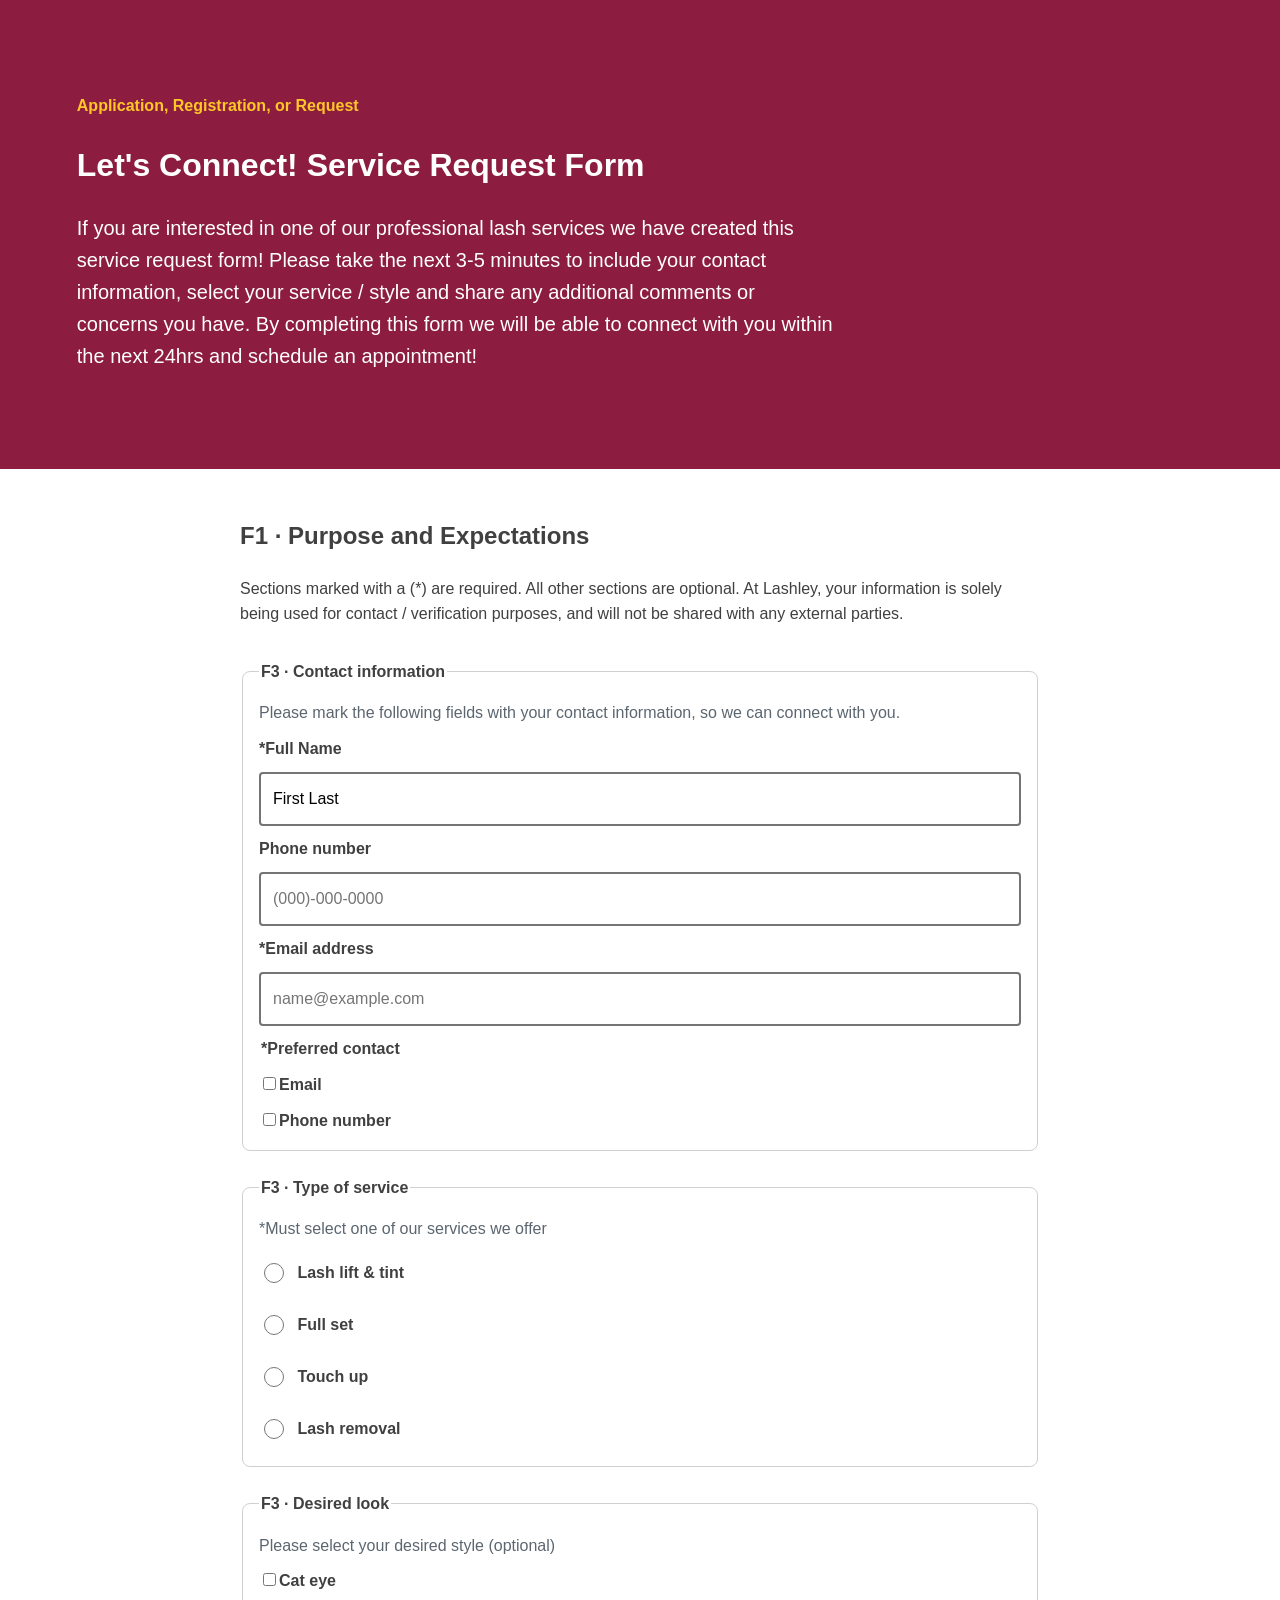
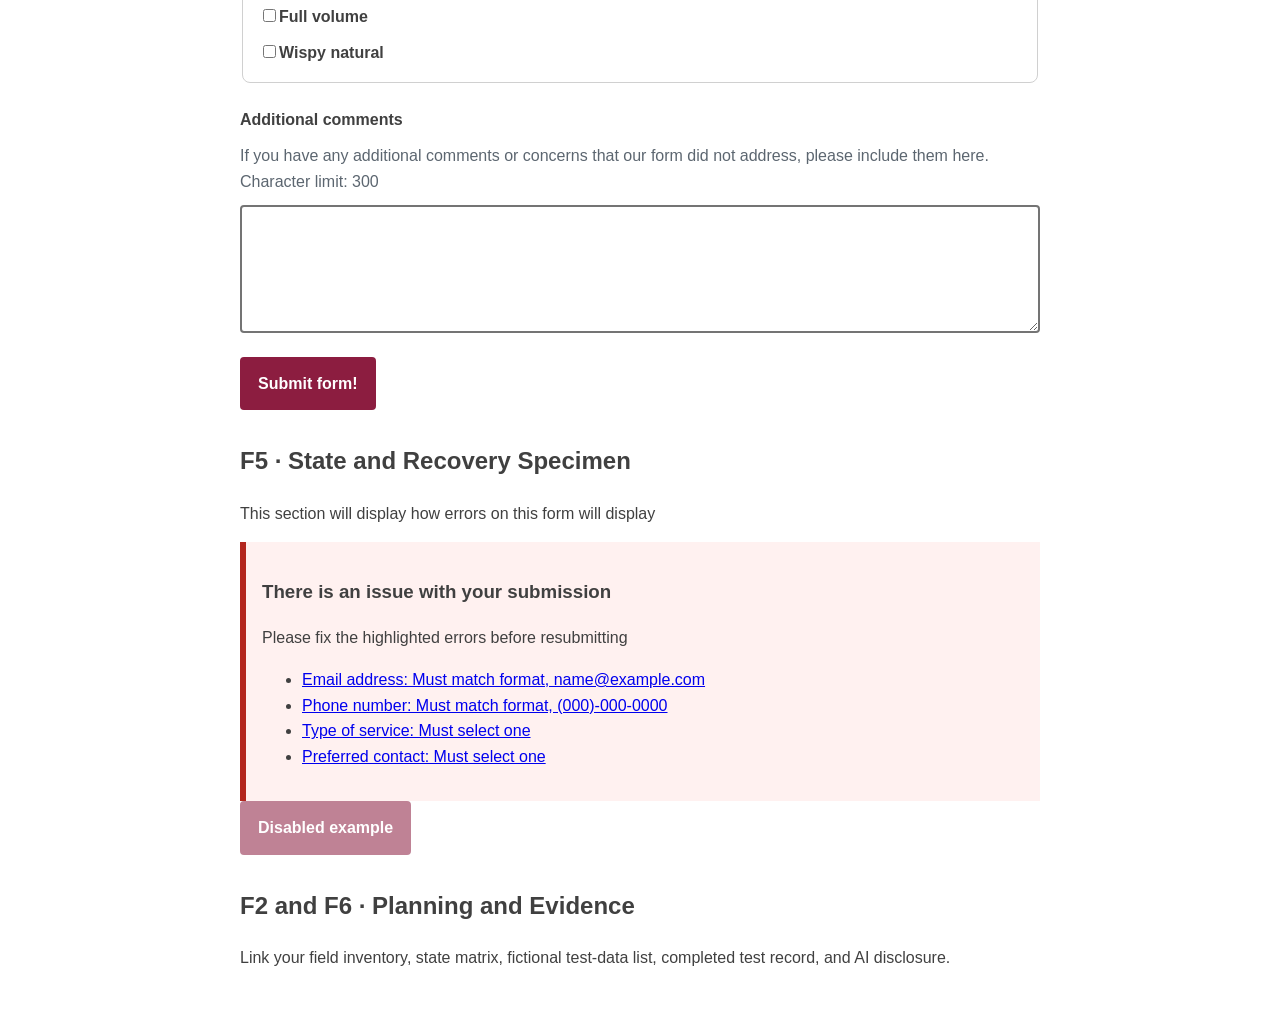
==== index.html @ e48b5f04 "F5 created error summary box created error alerts for all required fields" ====
<!doctype html>
<html lang="en">
    <head>
        <meta charset="utf-8">
        <meta name="viewport" content="width=device-width,initial-scale=1">
        <title>Inclusive Form Flow</title><link rel="stylesheet" href="styles.css">
    </head>
    <body>
        <header class="page-header">
            <p class="eyebrow">Application, Registration, or Request</p>
            <h1>Let's Connect! Service Request Form</h1>
            <p class="lede">If you are interested in one of our professional lash services we have created this service request form! Please take the next 3-5 minutes to include your contact information, select your service / style and share any additional comments or concerns you have. By completing this form we will be able to connect with you within the next 24hrs and schedule an appointment!</p>
        </header>
        <main>
            <section id="expectations">
                <h2>F1 · Purpose and Expectations</h2>
                <p>Sections marked with a (*) are required. All other sections are optional. At Lashley, your information is solely being used for contact / verification purposes, and will not be shared with any external parties.</p>
            </section>
            <form action="" method="get">
                <fieldset>
                    <legend>F3 · Contact information</legend>
                    <p class="help">Please mark the following fields with your contact information, so we can connect with you.</p>
                    <div class="field">
                        <label for="full_name">*Full Name</label>
                        <input id="full_name" name="full_name" type="text" value="First Last" autocomplete="name">
                    </div>
                    <div class="field">
                        <label for="phone_no">Phone number</label>
                        <input id="phone_no" name="phone_no" type="tel" autocomplete="tel" minlength="9" maxlength="15" placeholder="(000)-000-0000">
                    </div>
                    <div class="field">
                        <label for="email">*Email address</label>
                        <input id="email" name="email" type="email" autocomplete="email" placeholder="name@example.com" required>
                    </div>
                    <div class="field">
                        <legend>*Preferred contact</legend>
                        <label>
                        <input id="contact_pref" name="contact_pref" value="email" type="checkbox">Email</label>
                        <label>
                        <input id="contact_pref" name="phone_no" value="phone number" type="checkbox">Phone number</label>    
                    </div>
                </fieldset>
                <fieldset>
                    <legend>F3 · Type of service</legend>
                    <p class="help">*Must select one of our services we offer</p>
                    <label id="service" class="choice">
                        <input type="radio" name="service" value="lash_lift">Lash lift & tint</label>
                    <label class="choice">
                        <input type="radio" name="service" value="full_set">Full set</label>
                    <label class="choice">
                        <input type="radio" name="service" value="Touch_up">Touch up</label>
                    <label class="choice">
                        <input type="radio" name="service" value="Lash_removal">Lash removal</label>
                </fieldset>
                <fieldset>
                    <legend>F3 · Desired look</legend>
                    <p class="help">Please select your desired style (optional)</p>
                    <label class="style"><input type="checkbox" name="style" value="cat_eye">Cat eye</label>
                    <label class="style"><input type="checkbox" name="style" value="full_volume">Full volume</label>
                    <label class="style"><input type="checkbox" name="style" value="wispy_natural">Wispy natural</label>
                </fieldset>
                    <div class="field">
                        <label for="details">Additional comments</label>
                        <p class="help" id="details-help">If you have any additional comments or concerns that our form did not address, please include them here. Character limit: 300</p>
                        <textarea id="details" name="details" aria-describedby="details-help" maxlength="300"></textarea>
                    </div>
                    <button type="submit">Submit form!</button>
                </form>
                <section id="states" class="states-container">
                    <h2 id="states_heading">F5 · State and Recovery Specimen</h2>
                    <p class="section_note">This section will display how errors on this form will display</p>

                        <div class="error-summary" role="alert" tabindex="-1" id="specimen-error-summary">
                            <h3 class="error-summary-title">There is an issue with your submission</h3>
                            <p>Please fix the highlighted errors before resubmitting</p>
                            <ul class="error-summary-list">
                                <li>
                                    <a href="#email">Email address: Must match format, name@example.com</a>
                                </li>
                                <li>
                                    <a href="#phone_no">Phone number: Must match format, (000)-000-0000</a>
                                </li>
                                <li>
                                    <a href="#service">Type of service: Must select one</a>
                                </li>
                                <li>
                                    <a href="#contact_pref">Preferred contact: Must select one</a>
                                </li>
                            </ul>
                        </div>
                    </div>
                    <button type="button" disabled>Disabled example</button>
                </section>
                <section id="documentation">
                    <h2>F2 and F6 · Planning and Evidence</h2>
                    <p>Link your field inventory, state matrix, fictional test-data list, completed test record, and AI disclosure.</p>
                </section>
            </main>
        </body>
        </html>
---- styles.css ----
:root{
    --color-text:#404040;
    --color-surface:#fff;
    --color-action:#8c1d40;
    --color-accent:#ffc627;
    --color-border:#747474;
    --color-error:#b3261e;
    --color-muted:#5c6670;
    --space-3:1rem;
    --radius:.5rem;
    --measure:68ch;
}
*,*::before,*::after{
    box-sizing:border-box;
}
body{
    margin:0;
    color:var(--color-text);
    background:var(--color-surface);
    font-family:Arial,sans-serif;
    line-height:1.6;
}
.page-header{
    padding:clamp(2rem,6vw,5rem);
    background:var(--color-action);
    color:#fff;
}
.eyebrow{
    color:var(--color-accent);
    font-weight:700;
}
.lede{
    max-width:var(--measure);
    font-size:1.25rem;
}
main{
    max-width:52rem;
    margin:auto;
    padding:var(--space-3);
}
section,form{
    margin-block:2rem;
}
form,fieldset,.field{
    display:grid;
    gap:.65rem;
}
form{
    gap:1.5rem;
}
fieldset{
    padding:1rem;
    border:1px solid #d0d0d0;
    border-radius:var(--radius);
}
legend,label{
    font-weight:700;
}
.help{
    margin:0;
    color:var(--color-muted);
}
input,select,textarea,button{
    font:inherit;
}
input:not([type="radio"]):not([type="checkbox"]),select,textarea{
    width:100%;
    padding:.75rem;
    border:2px solid var(--color-border);
    border-radius:.25rem;
}
textarea{
    min-height:8rem;
    resize:vertical;
}
.choice{
    display:flex;
    gap:.65rem;
    align-items:flex-start;
    padding:.5rem 0;
}
.choice input{
    inline-size:1.25rem;
    block-size:1.25rem;
}
button{
    justify-self:start;
    min-height:44px;
    padding:.75rem 1rem;
    background:var(--color-action);
    color:#fff;
    border:2px solid var(--color-action);
    border-radius:.25rem;
    font-weight:700;
}
:focus-visible{
    outline:.2rem solid var(--color-accent);
    outline-offset:.2rem;
}
.error-summary,.field-error{
    padding:1rem;
    border-left:.4rem solid var(--color-error);
    background:#fff1f0;
}
.field-error input{
    border-color:var(--color-error);
}
button:disabled{
    opacity:.55;
    cursor:not-allowed;
}
@media (min-width:48rem){
    .paired-fields{
        display:grid;
        grid-template-columns:1fr 1fr;
        gap:1rem;
    }
}
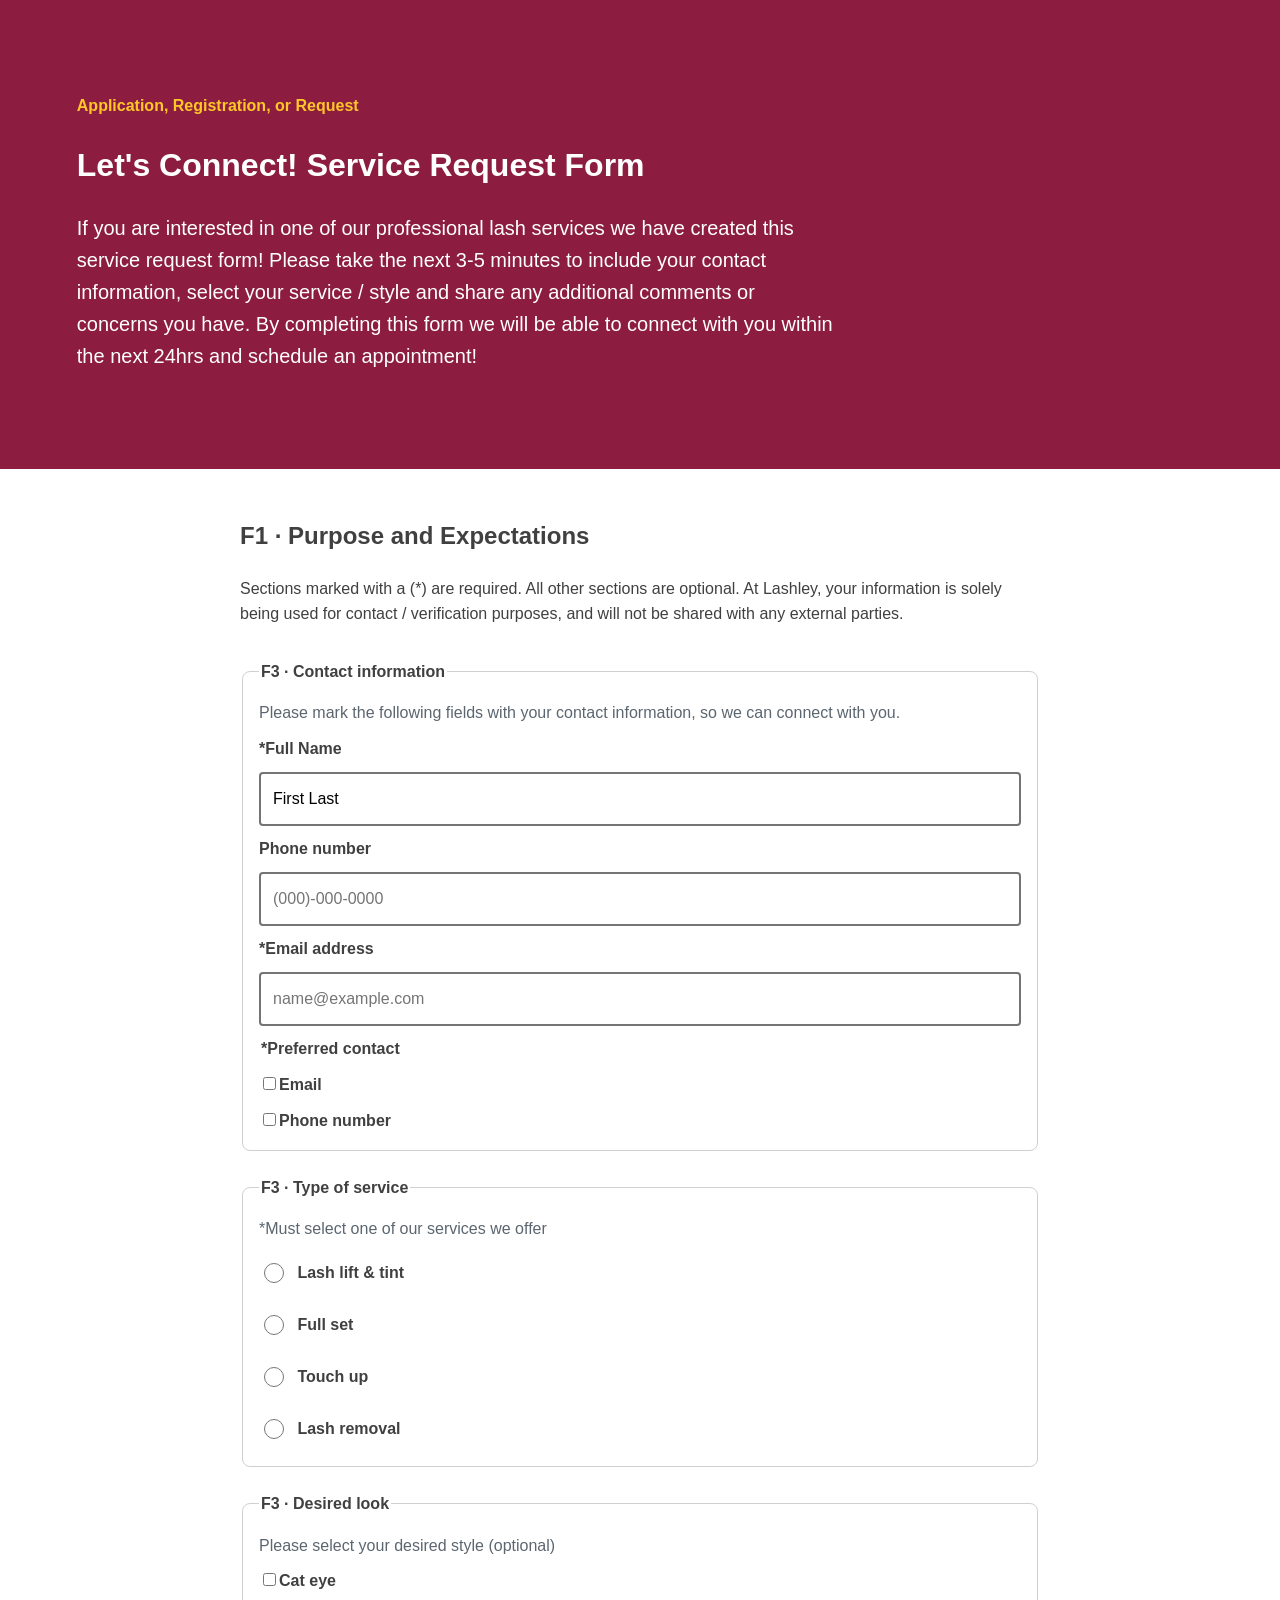
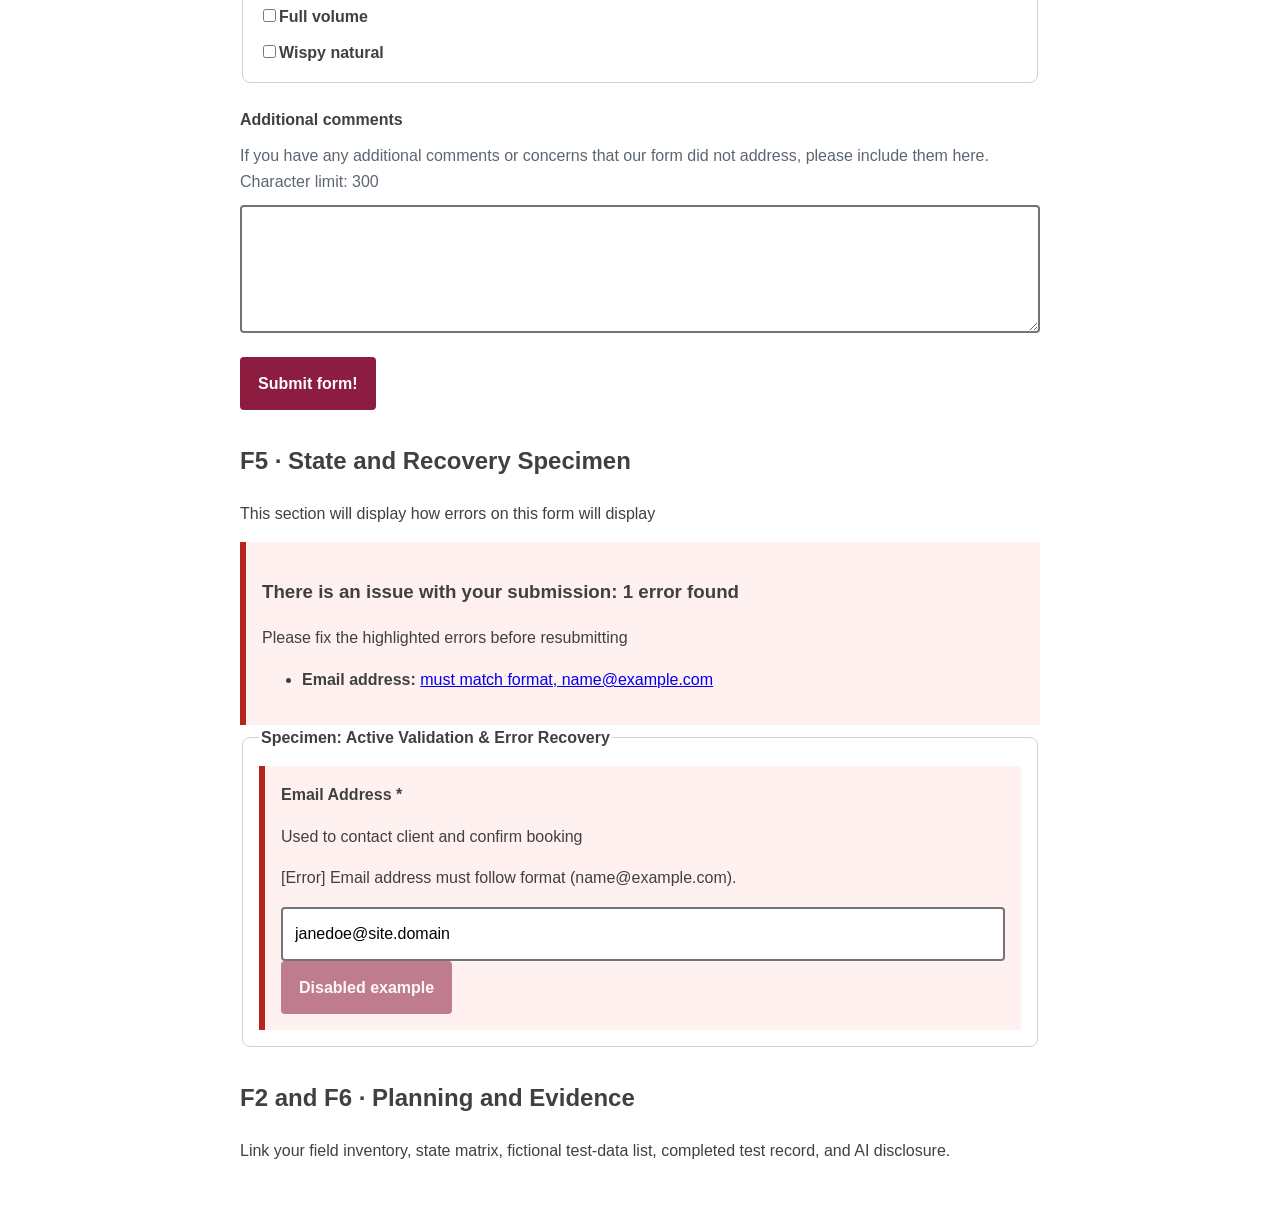
==== commit aa22cccd: "Updated F5 active validation created section for active validation and error recovery" ====
--- a/index.html
+++ b/index.html
@@ -66,29 +66,37 @@
                     </div>
                     <button type="submit">Submit form!</button>
                 </form>
-                <section id="states" class="states-container">
+
+                <section id="states" class="states-container" aria-labelledby="states_heading">
                     <h2 id="states_heading">F5 · State and Recovery Specimen</h2>
                     <p class="section_note">This section will display how errors on this form will display</p>
+            
 
                         <div class="error-summary" role="alert" tabindex="-1" id="specimen-error-summary">
-                            <h3 class="error-summary-title">There is an issue with your submission</h3>
+                            <h3 class="error-summary-title">There is an issue with your submission: 1 error found</h3>
                             <p>Please fix the highlighted errors before resubmitting</p>
                             <ul class="error-summary-list">
                                 <li>
-                                    <a href="#email">Email address: Must match format, name@example.com</a>
-                                </li>
-                                <li>
-                                    <a href="#phone_no">Phone number: Must match format, (000)-000-0000</a>
-                                </li>
-                                <li>
-                                    <a href="#service">Type of service: Must select one</a>
-                                </li>
-                                <li>
-                                    <a href="#contact_pref">Preferred contact: Must select one</a>
+                                    <strong>Email address:</strong> <a href="#email">must match format, name@example.com</a>
                                 </li>
                             </ul>
+                        
                         </div>
-                    </div>
+                        <fieldset class="form-fieldset">
+                        <legend class="fieldset-legend">Specimen: Active Validation & Error Recovery</legend>
+            
+                        <div class="field-group field-error">
+                          <label for="specimen-email" class="field-label">
+                            Email Address <span class="required-symbol" aria-hidden="true">*</span>
+                          </label>
+                          <p class="field-help" id="specimen-email-help">Used to contact client and confirm booking</p>
+                          
+                          <p class="inline-error" id="specimen-email-error">
+                            <span class="error-prefix" aria-hidden="true">[Error]</span> 
+                            Email address must follow format (name@example.com).
+                          </p>
+                          <input type="email" id="specimen-email" name="specimen_email" value="janedoe@site.domain" aria-invalid="true" aria-describedby="specimen-email-help specimen-email-error" required>
+
                     <button type="button" disabled>Disabled example</button>
                 </section>
                 <section id="documentation">
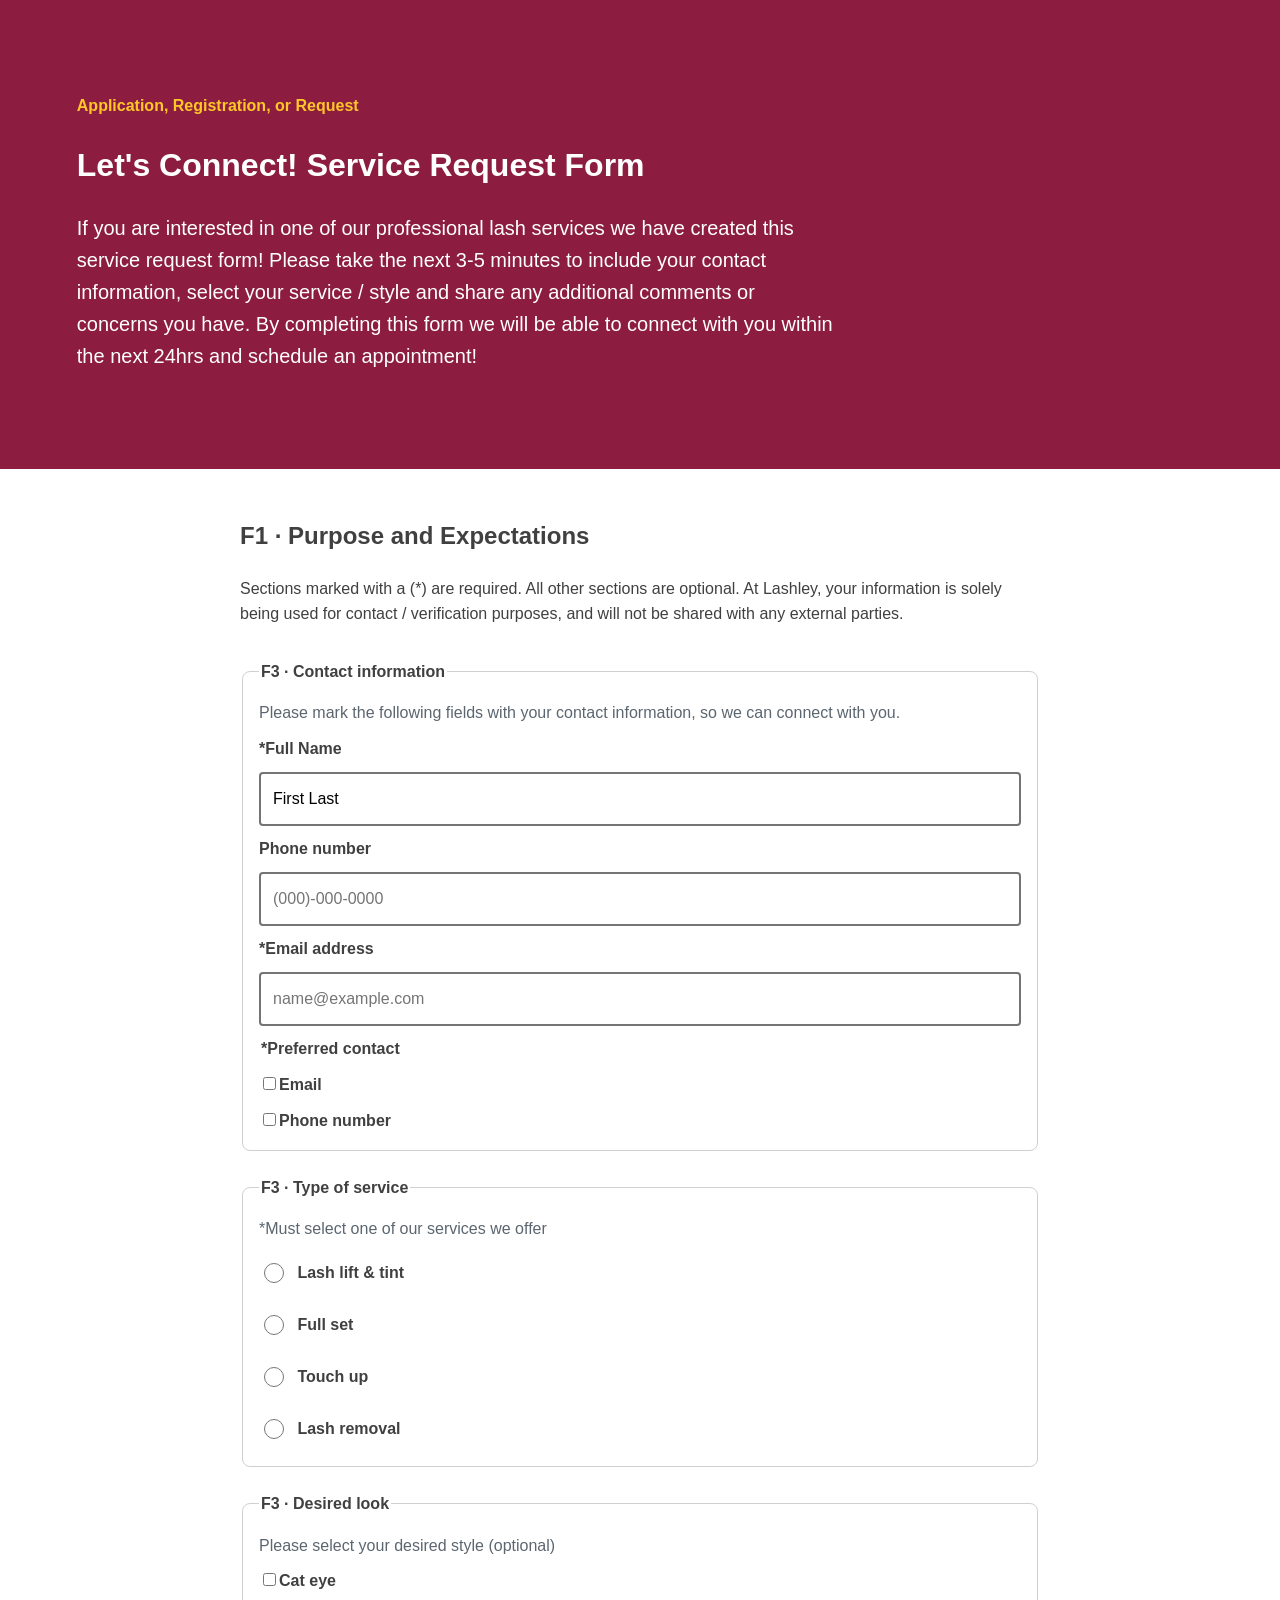
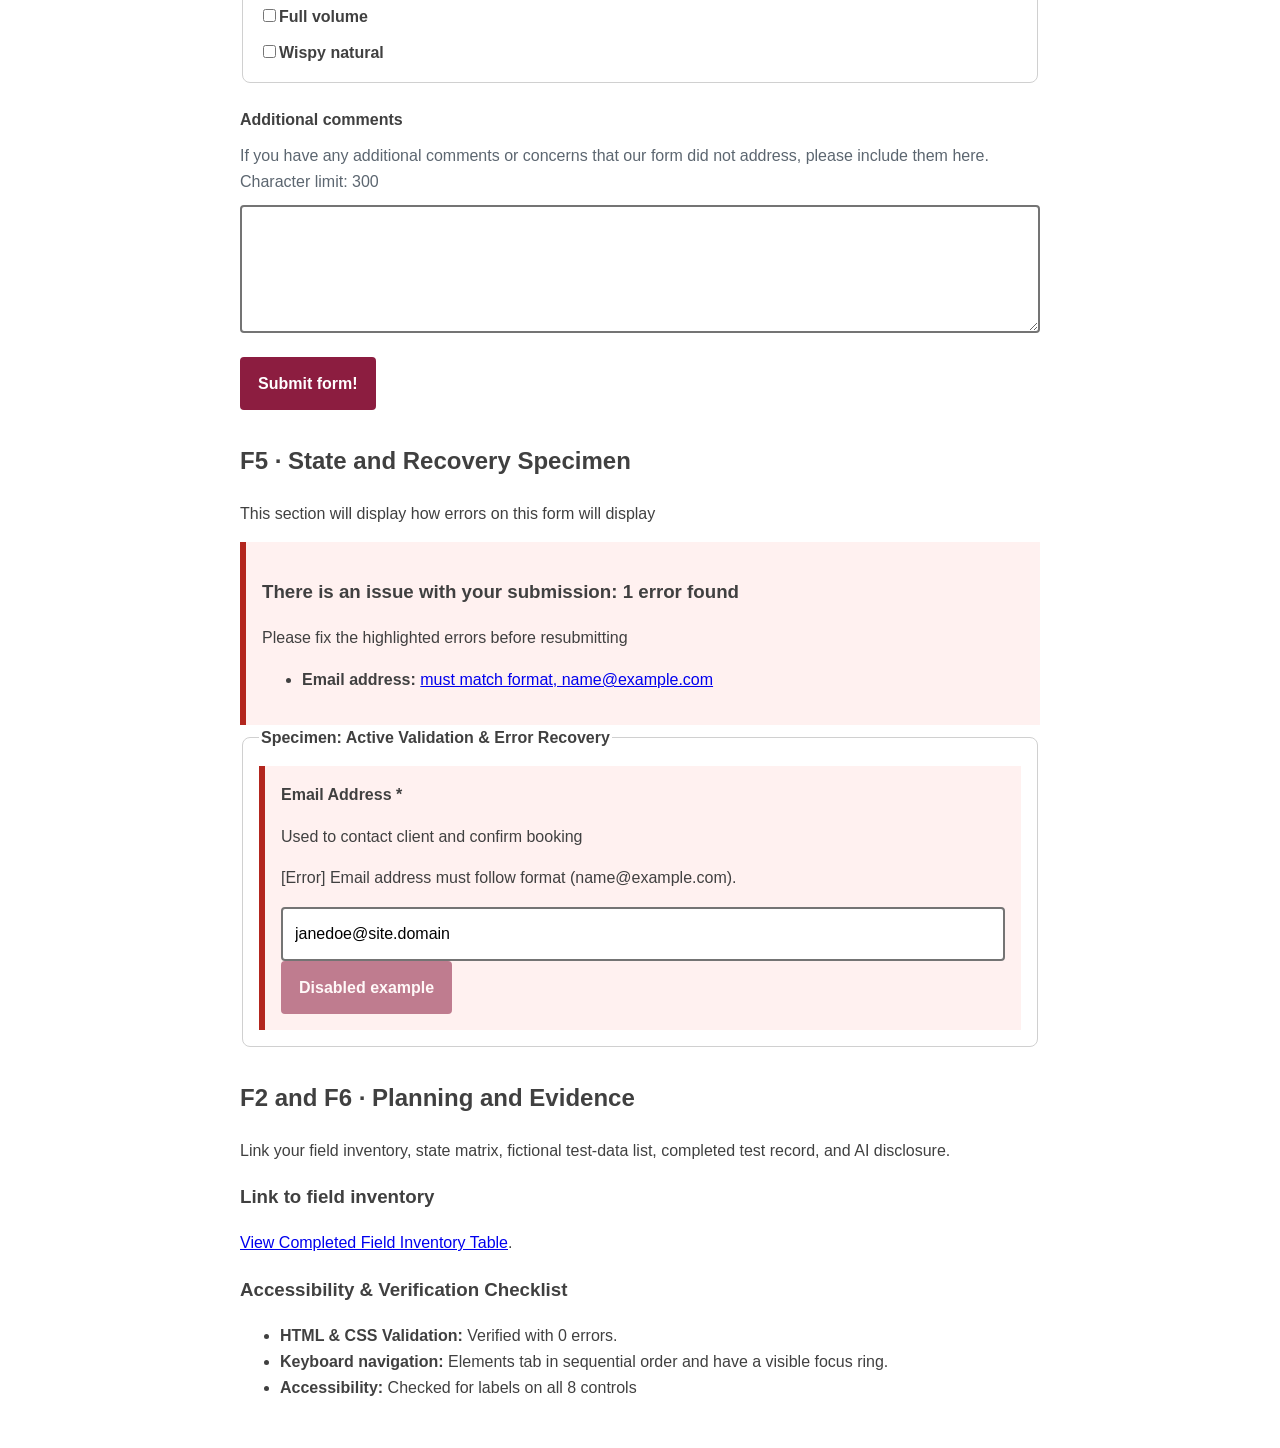
==== commit 7c3e8629: "Update F6 Linked field inventory and created an accessibility checklist" ====
--- a/index.html
+++ b/index.html
@@ -102,6 +102,20 @@
                 <section id="documentation">
                     <h2>F2 and F6 · Planning and Evidence</h2>
                     <p>Link your field inventory, state matrix, fictional test-data list, completed test record, and AI disclosure.</p>
+                    <div class="evidence_card">
+                        <h3>Link to field inventory</h3>
+                        <p>
+                          <a href="field-inventory-template.html" class="doc-link">View Completed Field Inventory Table</a>.
+                        </p>
+                    </div>
+                    <div class="evidence_card">
+                        <h3>Accessibility & Verification Checklist</h3>
+                        <ul class="verification_check">
+                            <li><strong> HTML & CSS Validation:</strong> Verified with 0 errors.</li>
+                            <li><strong> Keyboard navigation:</strong> Elements tab in sequential order and have a visible focus ring.</li>
+                            <li><strong> Accessibility:</strong> Checked for labels on all 8 controls</li>
+                        </ul>
+                    </div>
                 </section>
             </main>
         </body>
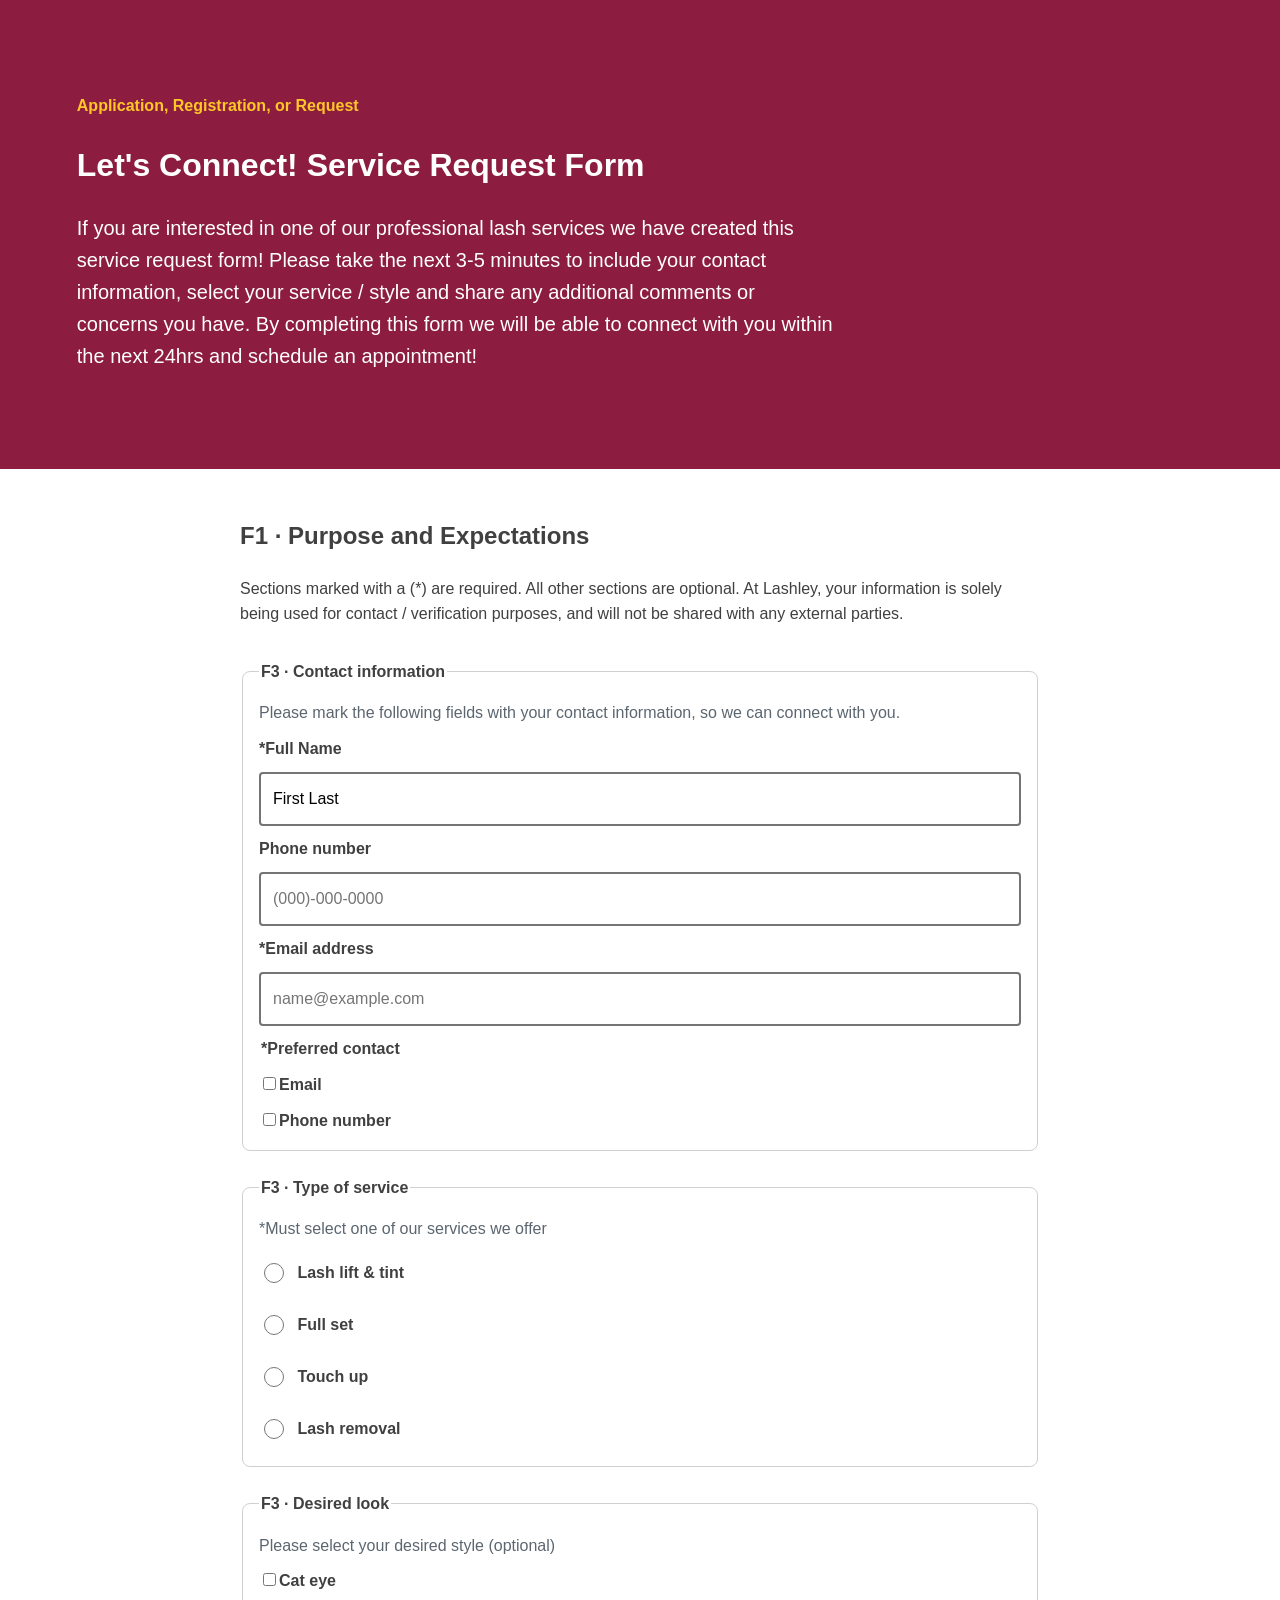
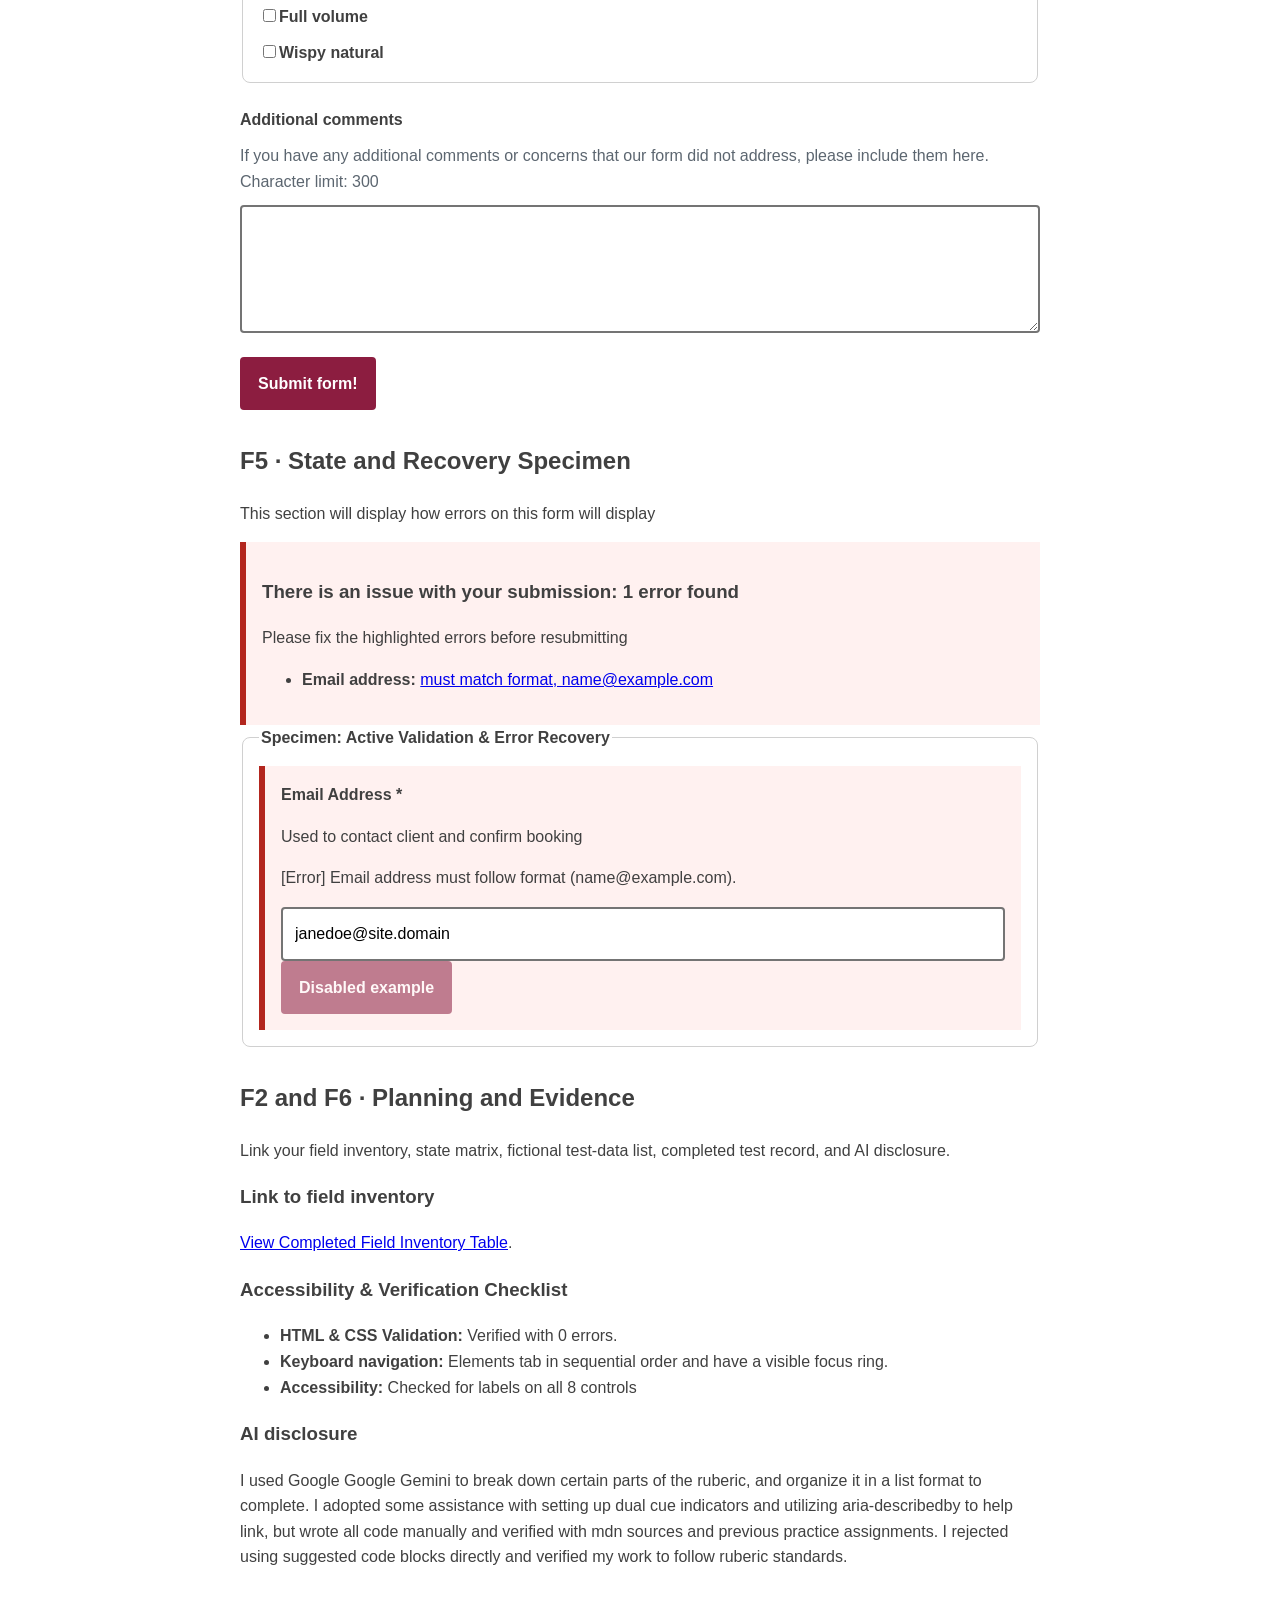
==== commit 3f9ba03f: "F6 AI disclosure added my AI disclosure" ====
--- a/index.html
+++ b/index.html
@@ -116,6 +116,10 @@
                             <li><strong> Accessibility:</strong> Checked for labels on all 8 controls</li>
                         </ul>
                     </div>
+                    <div class="evidence_card">
+                        <h3>AI disclosure</h3>
+                        <p>I used Google Google Gemini to break down certain parts of the ruberic, and organize it in a list format to complete. I adopted some assistance with setting up dual cue indicators and utilizing aria-describedby to help link, but wrote all code manually and verified with mdn sources and previous practice assignments. I rejected using suggested code blocks directly and verified my work to follow ruberic standards.</p>
+                    </div>
                 </section>
             </main>
         </body>
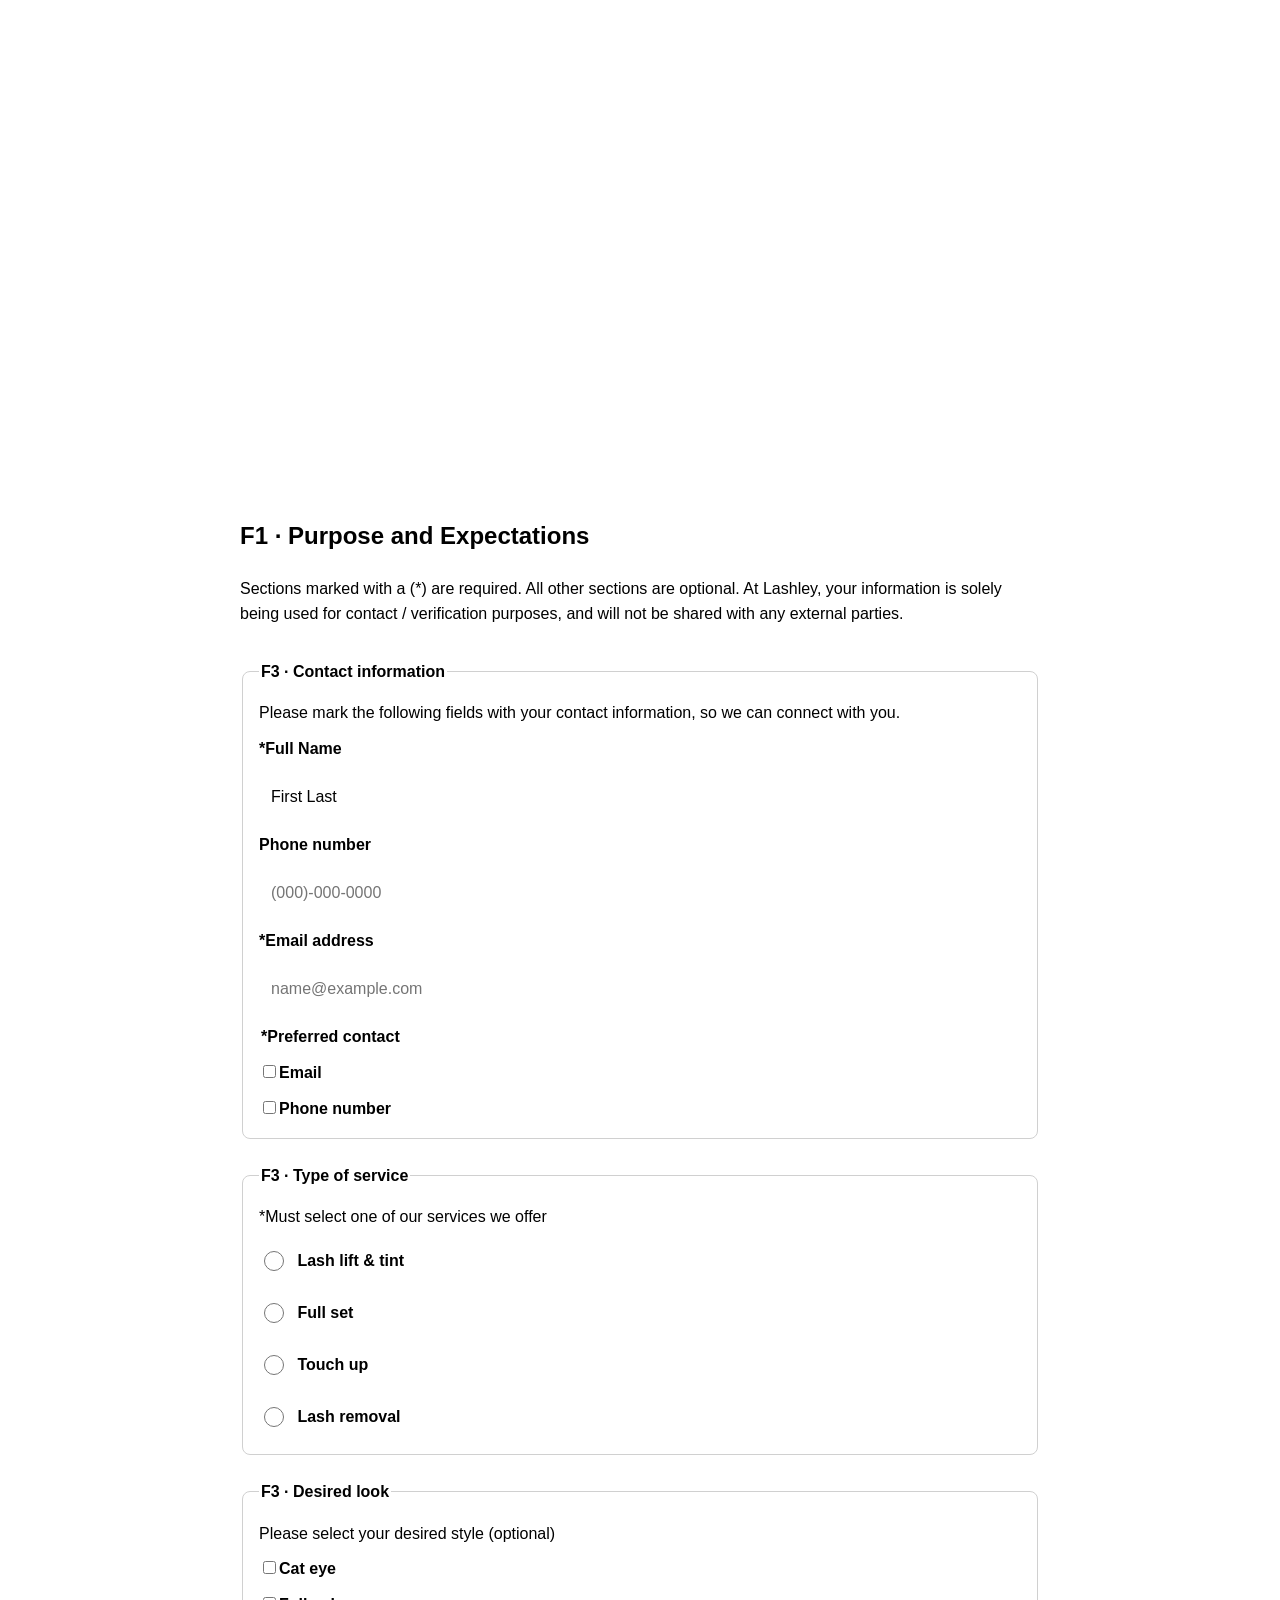
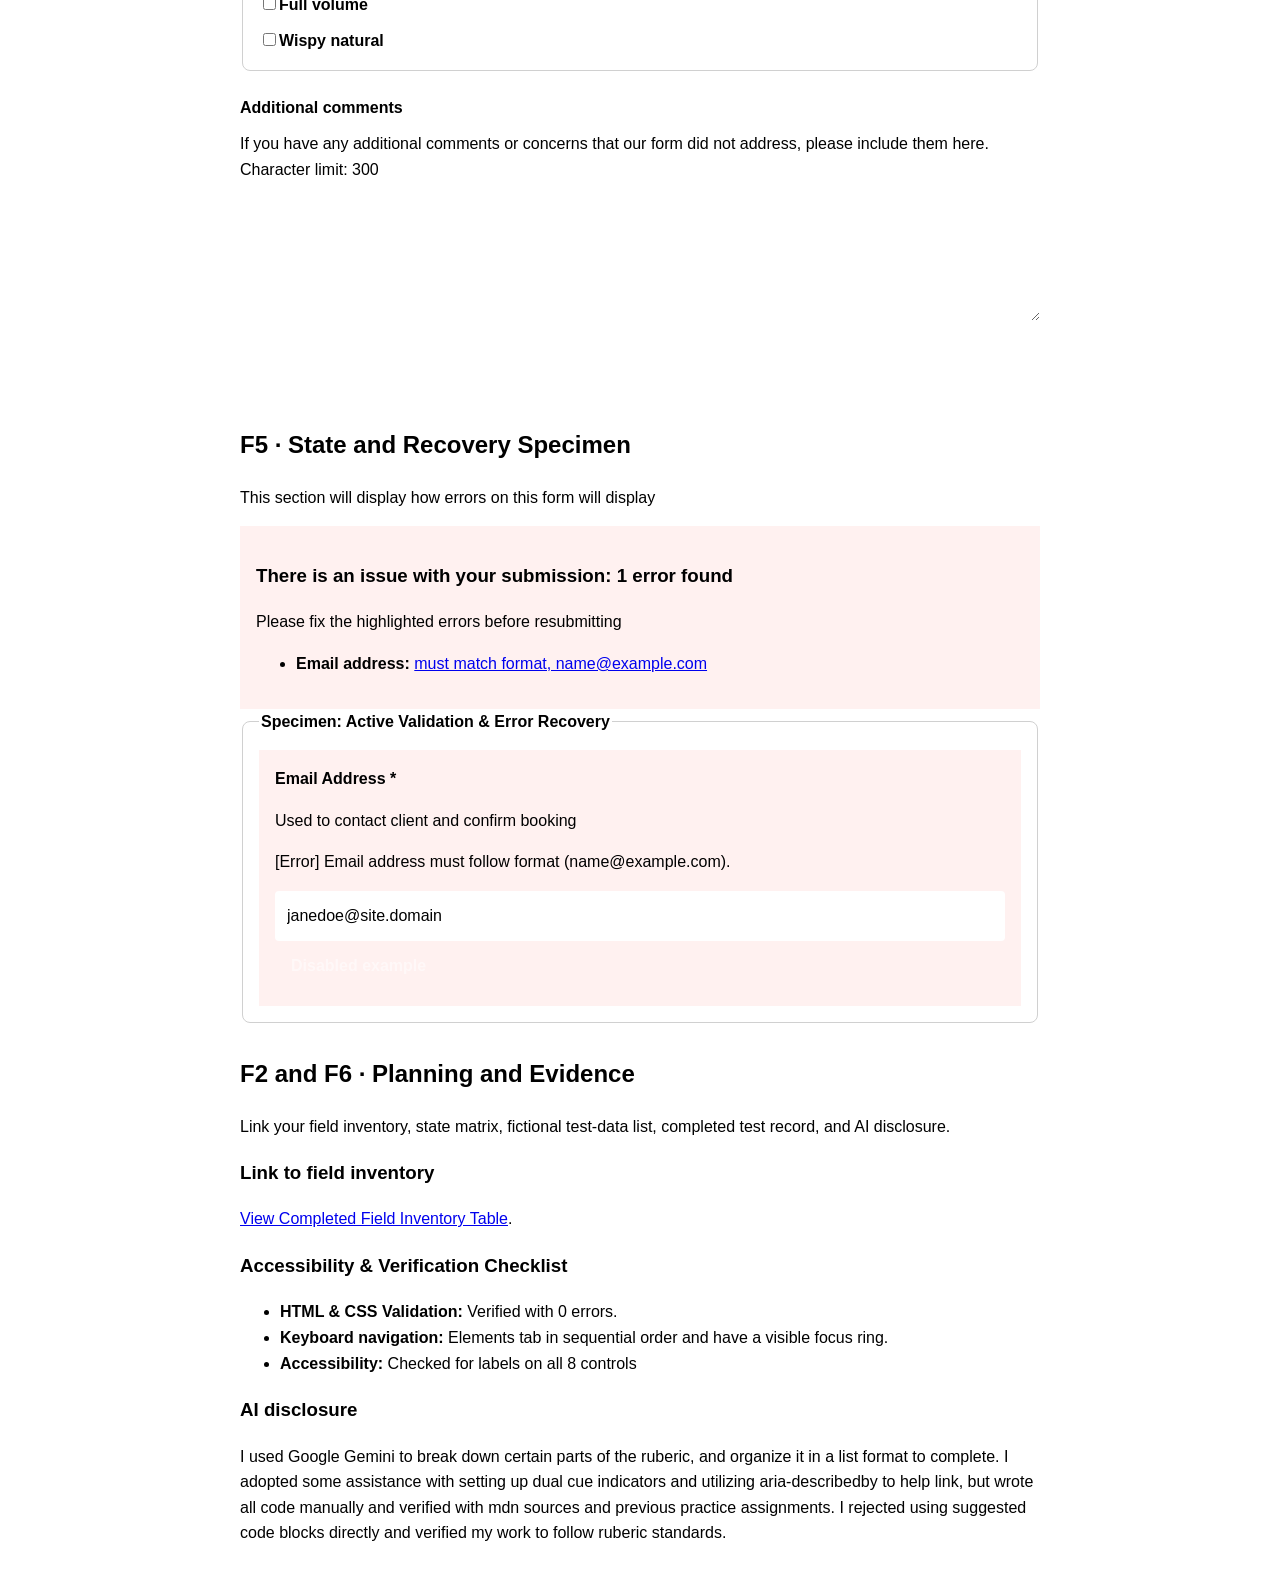
==== commit 2cf6a8b8: "Added tokens in CSS added mod 1 tokens to begin styling" ====
--- a/index.html
+++ b/index.html
@@ -118,7 +118,7 @@
                     </div>
                     <div class="evidence_card">
                         <h3>AI disclosure</h3>
-                        <p>I used Google Google Gemini to break down certain parts of the ruberic, and organize it in a list format to complete. I adopted some assistance with setting up dual cue indicators and utilizing aria-describedby to help link, but wrote all code manually and verified with mdn sources and previous practice assignments. I rejected using suggested code blocks directly and verified my work to follow ruberic standards.</p>
+                        <p>I used Google Gemini to break down certain parts of the ruberic, and organize it in a list format to complete. I adopted some assistance with setting up dual cue indicators and utilizing aria-describedby to help link, but wrote all code manually and verified with mdn sources and previous practice assignments. I rejected using suggested code blocks directly and verified my work to follow ruberic standards.</p>
                     </div>
                 </section>
             </main>
--- a/styles.css
+++ b/styles.css
@@ -1,11 +1,18 @@
 :root{
-    --color-text:#404040;
-    --color-surface:#fff;
-    --color-action:#8c1d40;
-    --color-accent:#ffc627;
-    --color-border:#747474;
-    --color-error:#b3261e;
-    --color-muted:#5c6670;
+    --color-pink-mist:#D991BA;
+    --color-petal-frost:#F5D5ED;
+    --color-muted-olive:#8CAE68;
+    --color-charcoal:#222021;
+    --color-white:#FFFFFF;
+ 
+    --color-error-text:#900C3F;
+    --color-error-bg: #FFF0F5;
+    --color-error-border: #C70039;
+
+    --font-headings:"Marck Script", cursive;
+    --font-p: Montserrat, Arial, sans-serif;
+
+    
     --space-3:1rem;
     --radius:.5rem;
     --measure:68ch;
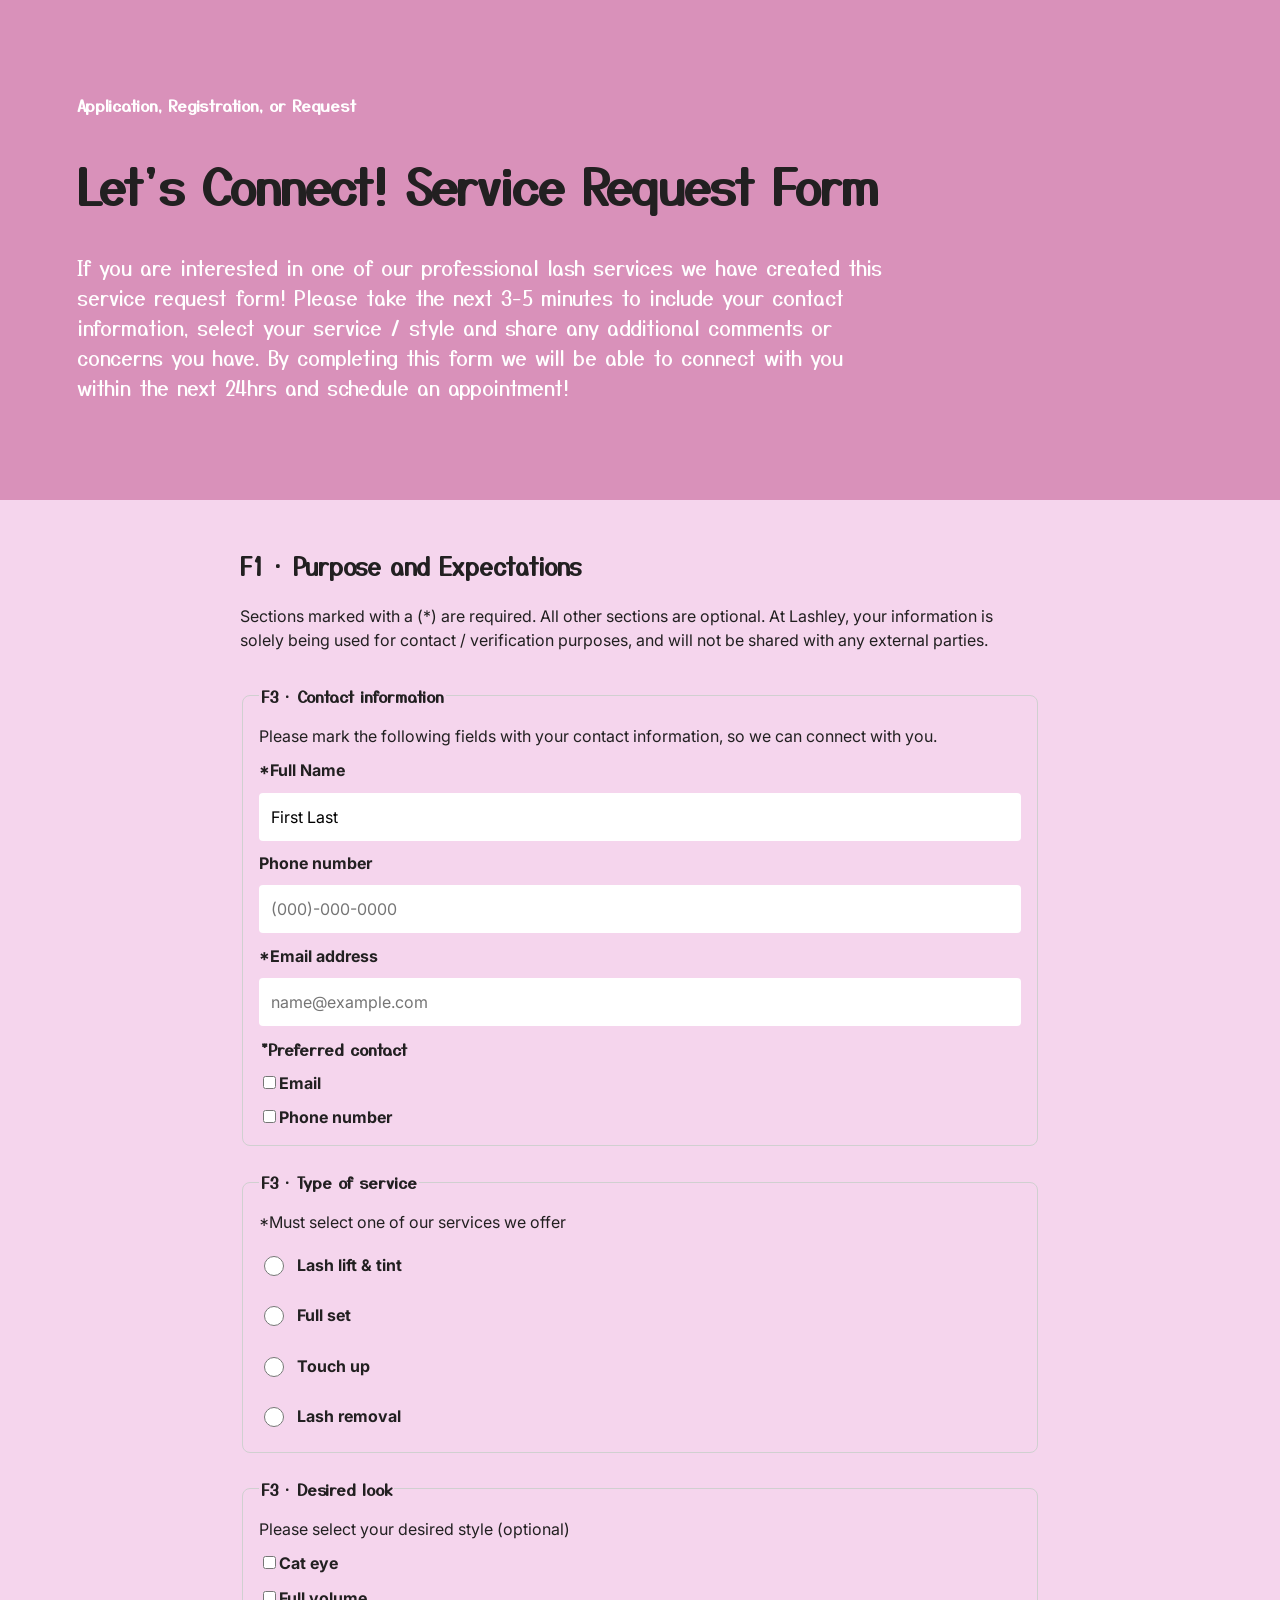
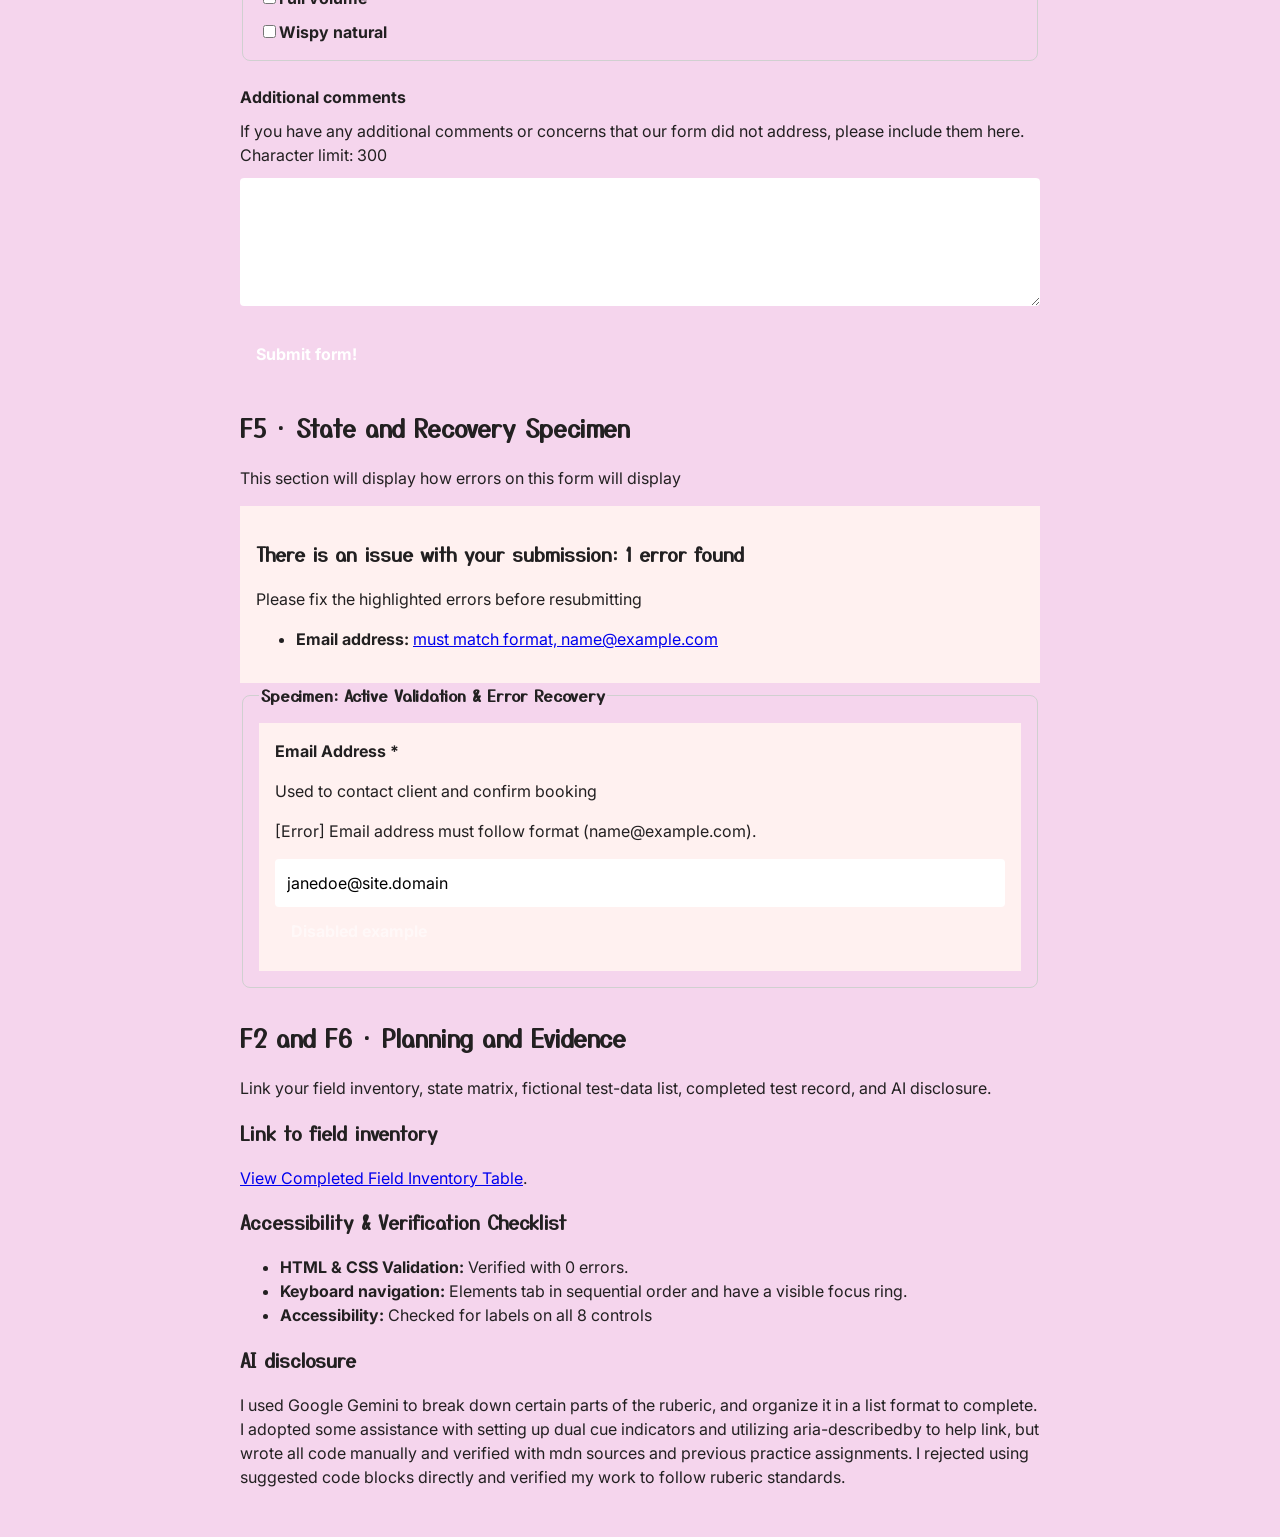
==== commit 89fdd981: "adjusted tokens linked fonts and styled headers" ====
--- a/index.html
+++ b/index.html
@@ -4,7 +4,10 @@
         <meta charset="utf-8">
         <meta name="viewport" content="width=device-width,initial-scale=1">
         <title>Inclusive Form Flow</title><link rel="stylesheet" href="styles.css">
-    </head>
+        <link rel="preconnect" href="https://fonts.googleapis.com">
+        <link rel="preconnect" href="https://fonts.gstatic.com" crossorigin>
+        <link href="https://fonts.googleapis.com/css2?family=Inter:ital,opsz,wght@0,14..32,100..900;1,14..32,100..900&family=Yusei+Magic&display=swap" rel="stylesheet">
+     </head>
     <body>
         <header class="page-header">
             <p class="eyebrow">Application, Registration, or Request</p>
--- a/styles.css
+++ b/styles.css
@@ -1,5 +1,5 @@
 :root{
-    --color-pink-mist:#D991BA;
+    --color-pink-mist: #D991BA;
     --color-petal-frost:#F5D5ED;
     --color-muted-olive:#8CAE68;
     --color-charcoal:#222021;
@@ -9,28 +9,59 @@
     --color-error-bg: #FFF0F5;
     --color-error-border: #C70039;
 
-    --font-headings:"Marck Script", cursive;
-    --font-p: Montserrat, Arial, sans-serif;
+    --font-headings:"Yusei Magic", sans-serif;
+    --font-p: "Inter", Arial, sans-serif;
 
-    
+    --text-heading-h1: clamp(1.5rem, 2vw, 1rem);
+    --text-heading-h2: clamp(1.5rem, 1.5vh, 1rem);
+    --text-p: clamp(1rem, 1.5vh, 1.25rem);
+
     --space-3:1rem;
     --radius:.5rem;
     --measure:68ch;
 }
+
+.yusei-magic-regular {
+    font-family: "Yusei Magic", sans-serif;
+    font-weight: 400;
+    font-style: normal;
+}
+
+.inter-body{
+    font-family: "Inter", sans-serif;
+    font-optical-sizing: auto;
+    font-weight: 250;
+    font-style: normal;
+  }
+
 *,*::before,*::after{
     box-sizing:border-box;
 }
 body{
     margin:0;
-    color:var(--color-text);
-    background:var(--color-surface);
-    font-family:Arial,sans-serif;
-    line-height:1.6;
+    color: var(--color-charcoal);
+    background:var(--color-petal-frost);
+    font-family: var(--font-p);
+    line-height:1.5;
 }
 .page-header{
     padding:clamp(2rem,6vw,5rem);
-    background:var(--color-action);
+    background:var(--color-pink-mist);
+    font-family: var(--font-headings);
+    font-size: var(--text-heading-h1);
     color:#fff;
+}
+h1, h2, h3, h4, legend, .fieldset-legend {
+    font-family: var(--font-headings);
+    color: var(--color-charcoal);
+}
+  
+h2{
+    font-size: var(--text-heading-h2);
+}
+  
+p{
+    font-size: var(--text-p);
 }
 .eyebrow{
     color:var(--color-accent);
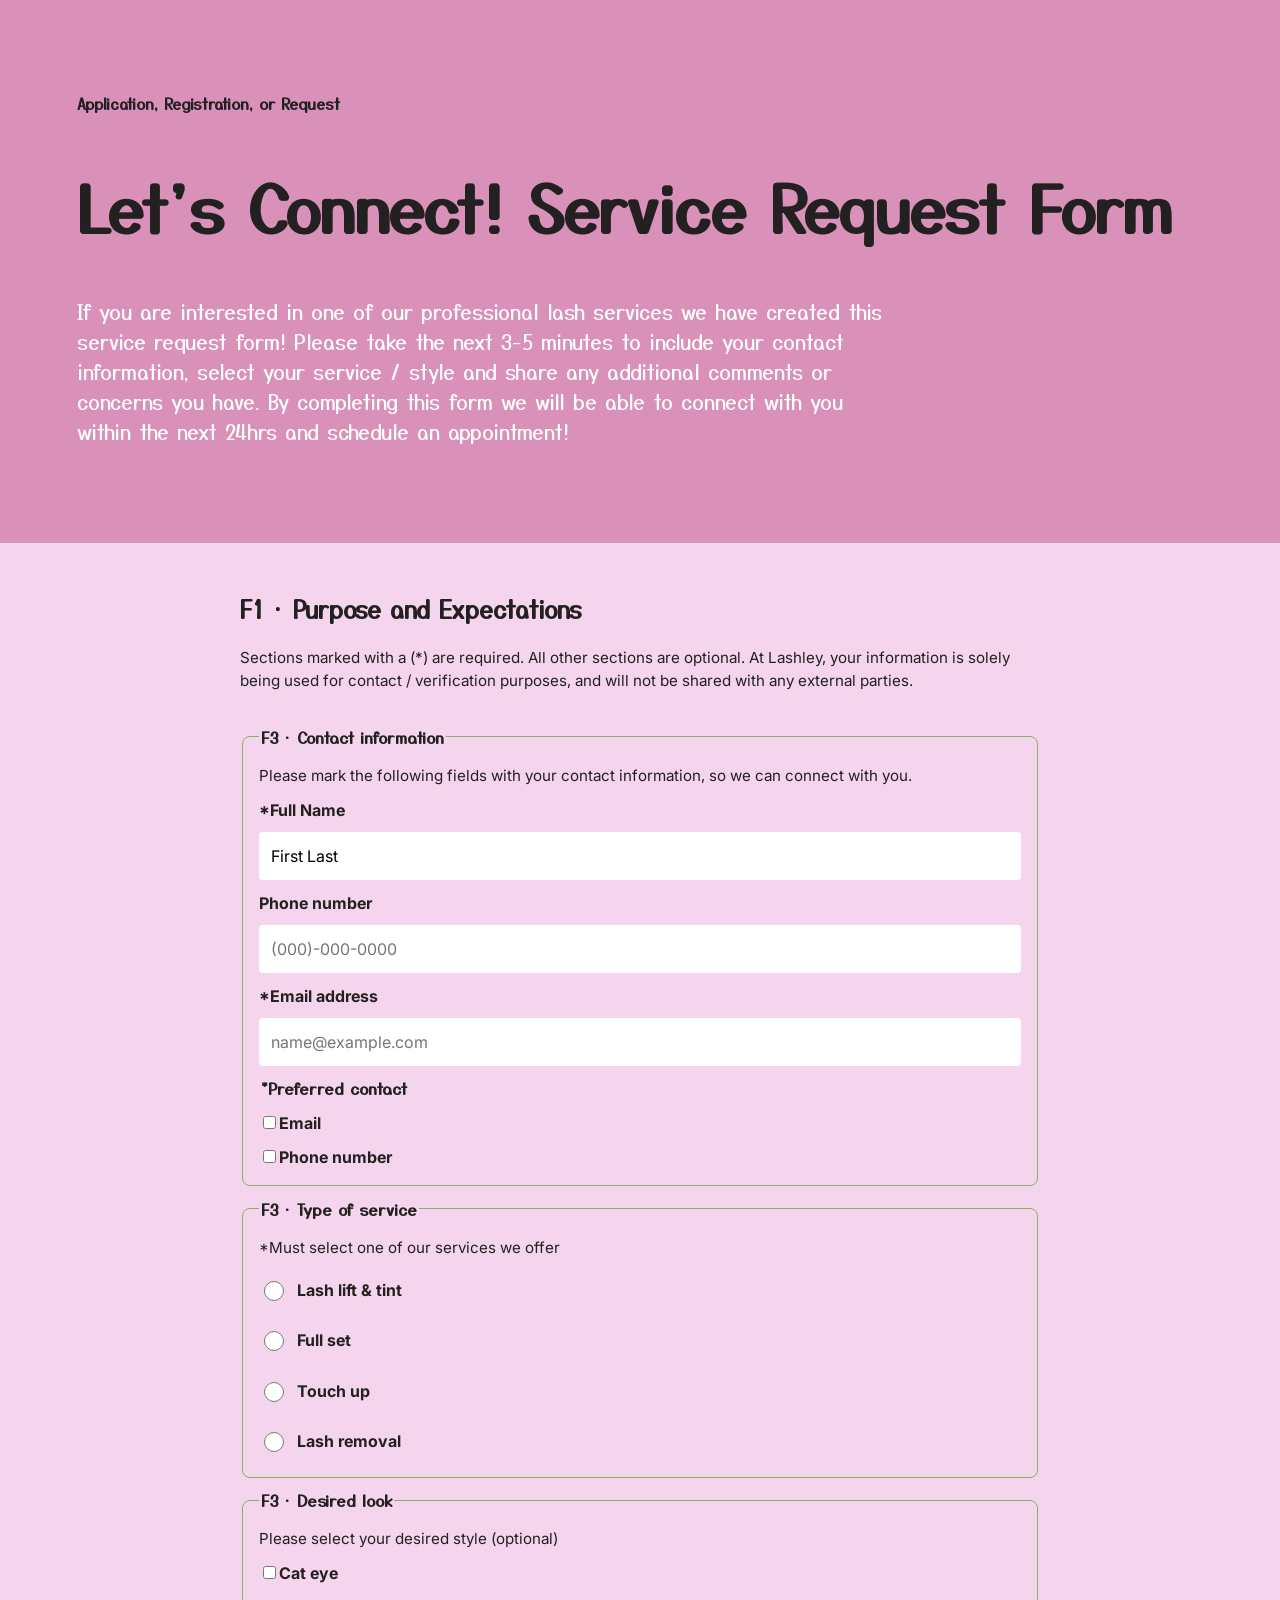
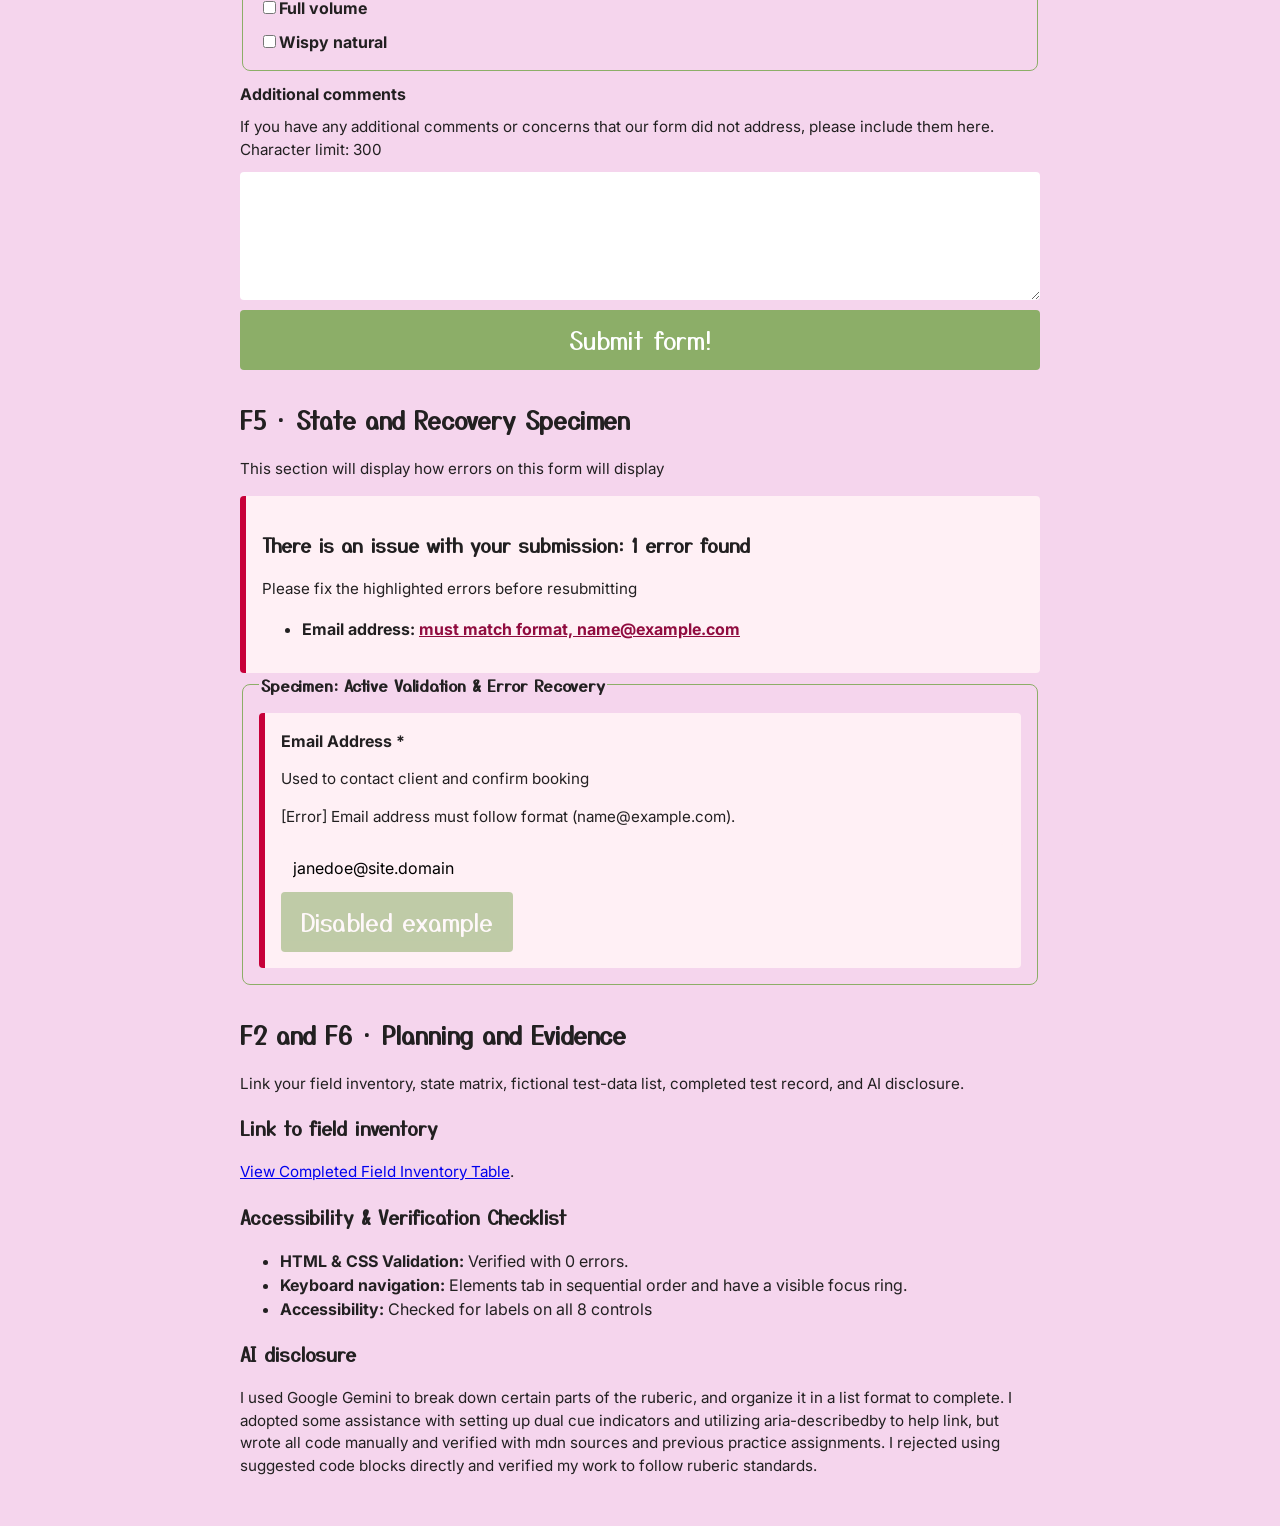
==== commit 8418de69: "Adjusted CSS page removed repetitive code, changed sizing to better fit the page, and reorganized fi" ====
--- a/index.html
+++ b/index.html
@@ -29,7 +29,7 @@
                     </div>
                     <div class="field">
                         <label for="phone_no">Phone number</label>
-                        <input id="phone_no" name="phone_no" type="tel" autocomplete="tel" minlength="9" maxlength="15" placeholder="(000)-000-0000">
+                        <input id="phone_no" name="phone_no" type="tel" autocomplete="tel" minlength="10" maxlength="15" placeholder="(000)-000-0000">
                     </div>
                     <div class="field">
                         <label for="email">*Email address</label>
--- a/styles.css
+++ b/styles.css
@@ -12,27 +12,14 @@
     --font-headings:"Yusei Magic", sans-serif;
     --font-p: "Inter", Arial, sans-serif;
 
-    --text-heading-h1: clamp(1.5rem, 2vw, 1rem);
-    --text-heading-h2: clamp(1.5rem, 1.5vh, 1rem);
-    --text-p: clamp(1rem, 1.5vh, 1.25rem);
+    --text-heading-h1: clamp(1.25rem, 2.5vw, 2rem);
+    --text-heading-h2: clamp(1rem, 2vw, 1.5rem);
+    --text-p: clamp(0.95rem, 1vw, 1.05rem);
 
     --space-3:1rem;
     --radius:.5rem;
     --measure:68ch;
 }
-
-.yusei-magic-regular {
-    font-family: "Yusei Magic", sans-serif;
-    font-weight: 400;
-    font-style: normal;
-}
-
-.inter-body{
-    font-family: "Inter", sans-serif;
-    font-optical-sizing: auto;
-    font-weight: 250;
-    font-style: normal;
-  }
 
 *,*::before,*::after{
     box-sizing:border-box;
@@ -59,18 +46,26 @@
 h2{
     font-size: var(--text-heading-h2);
 }
+legend,label{
+    font-weight:700;
+}
   
 p{
     font-size: var(--text-p);
 }
-.eyebrow{
-    color:var(--color-accent);
-    font-weight:700;
+.help{
+    margin:0;
+    color:var(--color-charcoal);
 }
 .lede{
     max-width:var(--measure);
     font-size:1.25rem;
 }
+.eyebrow{
+    color:var(--color-charcoal);
+    font-weight:700;
+}
+
 main{
     max-width:52rem;
     margin:auto;
@@ -83,20 +78,10 @@
     display:grid;
     gap:.65rem;
 }
-form{
-    gap:1.5rem;
-}
 fieldset{
     padding:1rem;
-    border:1px solid #d0d0d0;
+    border:1px solid var(--color-muted-olive);
     border-radius:var(--radius);
-}
-legend,label{
-    font-weight:700;
-}
-.help{
-    margin:0;
-    color:var(--color-muted);
 }
 input,select,textarea,button{
     font:inherit;
@@ -121,32 +106,53 @@
     inline-size:1.25rem;
     block-size:1.25rem;
 }
-button{
-    justify-self:start;
-    min-height:44px;
-    padding:.75rem 1rem;
-    background:var(--color-action);
-    color:#fff;
-    border:2px solid var(--color-action);
-    border-radius:.25rem;
-    font-weight:700;
-}
-:focus-visible{
-    outline:.2rem solid var(--color-accent);
-    outline-offset:.2rem;
-}
-.error-summary,.field-error{
-    padding:1rem;
-    border-left:.4rem solid var(--color-error);
-    background:#fff1f0;
-}
-.field-error input{
-    border-color:var(--color-error);
-}
+
+button {
+    padding: 12px 20px;
+    background: var(--color-muted-olive);
+    cursor: pointer;
+    font-family: var(--font-headings);
+    font-size: 1.5rem;
+    color: var(--color-white);
+    border: none;
+    border-radius: 4px;
+  }
+
+button:hover, button:focus {
+    background: var(--color-charcoal);
+    outline: 3px solid var(--color-white);
+  }
 button:disabled{
     opacity:.55;
     cursor:not-allowed;
 }
+
+:focus-visible {
+    outline: 3px solid var(--color-charcoal);
+    outline-offset: 2px;
+}
+
+.error-summary,.field-error{
+    padding:1rem;
+    border-left:.4rem solid var(--color-error-border);
+    background: var(--color-error-bg);
+    border-radius: 4px;
+}
+.error-summary a{
+    color: var(--color-error-text);
+    font-weight: bold;
+}
+input:not([type="radio"]):not([type="checkbox"]):user-invalid,
+select:invalid,
+textarea:invalid,
+.field-error input,
+.field-error select,
+.field-error textarea {
+  border: 2px dashed var(--color-error-border);
+  background-color: var(--color-error-bg);
+}
+
+
 @media (min-width:48rem){
     .paired-fields{
         display:grid;
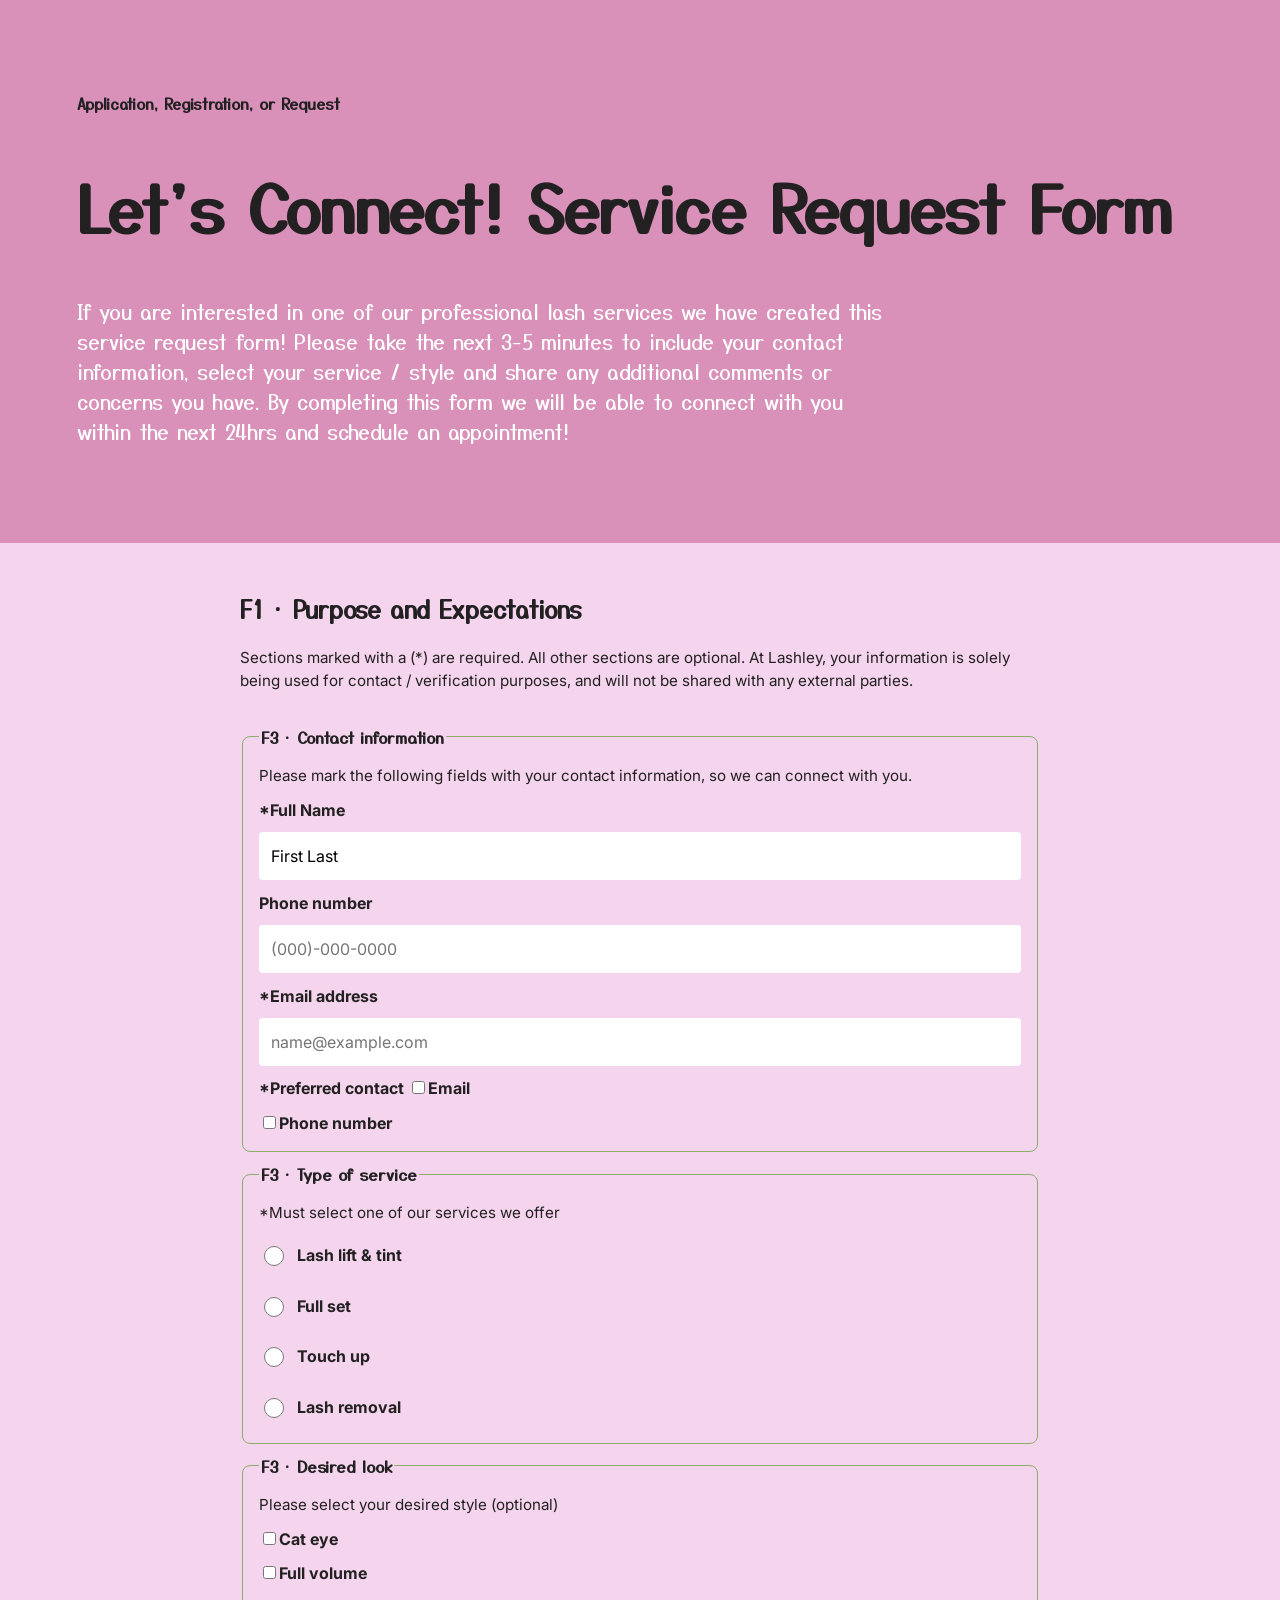
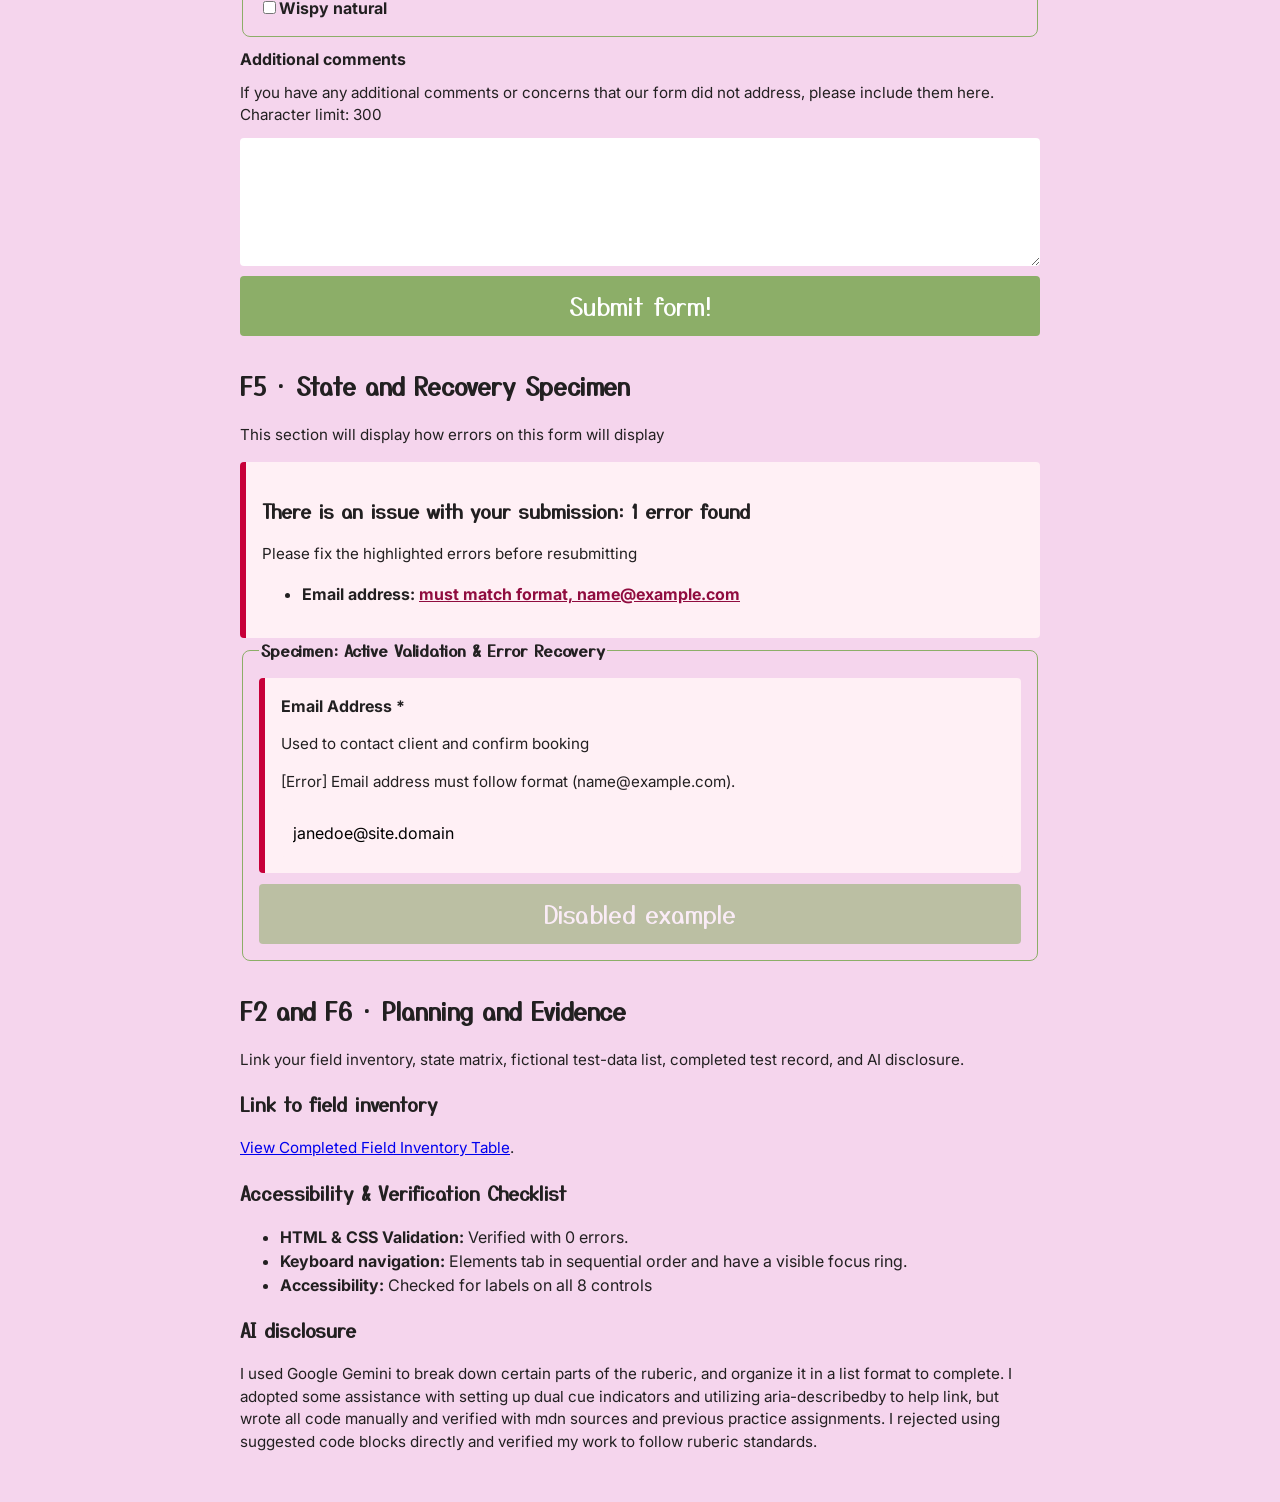
==== commit 022d2b05: "validate html fixed some errors after running it through the validator" ====
--- a/index.html
+++ b/index.html
@@ -19,7 +19,7 @@
                 <h2>F1 · Purpose and Expectations</h2>
                 <p>Sections marked with a (*) are required. All other sections are optional. At Lashley, your information is solely being used for contact / verification purposes, and will not be shared with any external parties.</p>
             </section>
-            <form action="" method="get">
+            <form action="#" method="get">
                 <fieldset>
                     <legend>F3 · Contact information</legend>
                     <p class="help">Please mark the following fields with your contact information, so we can connect with you.</p>
@@ -36,11 +36,10 @@
                         <input id="email" name="email" type="email" autocomplete="email" placeholder="name@example.com" required>
                     </div>
                     <div class="field">
-                        <legend>*Preferred contact</legend>
+                        <label>*Preferred contact
+                        <input id="pref_email" name="contact_pref" value="email" type="checkbox">Email</label>
                         <label>
-                        <input id="contact_pref" name="contact_pref" value="email" type="checkbox">Email</label>
-                        <label>
-                        <input id="contact_pref" name="phone_no" value="phone number" type="checkbox">Phone number</label>    
+                        <input id="pref_phone" name="contact_pref" value="phone number" type="checkbox">Phone number</label>    
                     </div>
                 </fieldset>
                 <fieldset>
@@ -99,9 +98,12 @@
                             Email address must follow format (name@example.com).
                           </p>
                           <input type="email" id="specimen-email" name="specimen_email" value="janedoe@site.domain" aria-invalid="true" aria-describedby="specimen-email-help specimen-email-error" required>
+                        </div>
 
-                    <button type="button" disabled>Disabled example</button>
+                        <button type="button" disabled>Disabled example</button>
+                        </fieldset>
                 </section>
+
                 <section id="documentation">
                     <h2>F2 and F6 · Planning and Evidence</h2>
                     <p>Link your field inventory, state matrix, fictional test-data list, completed test record, and AI disclosure.</p>
